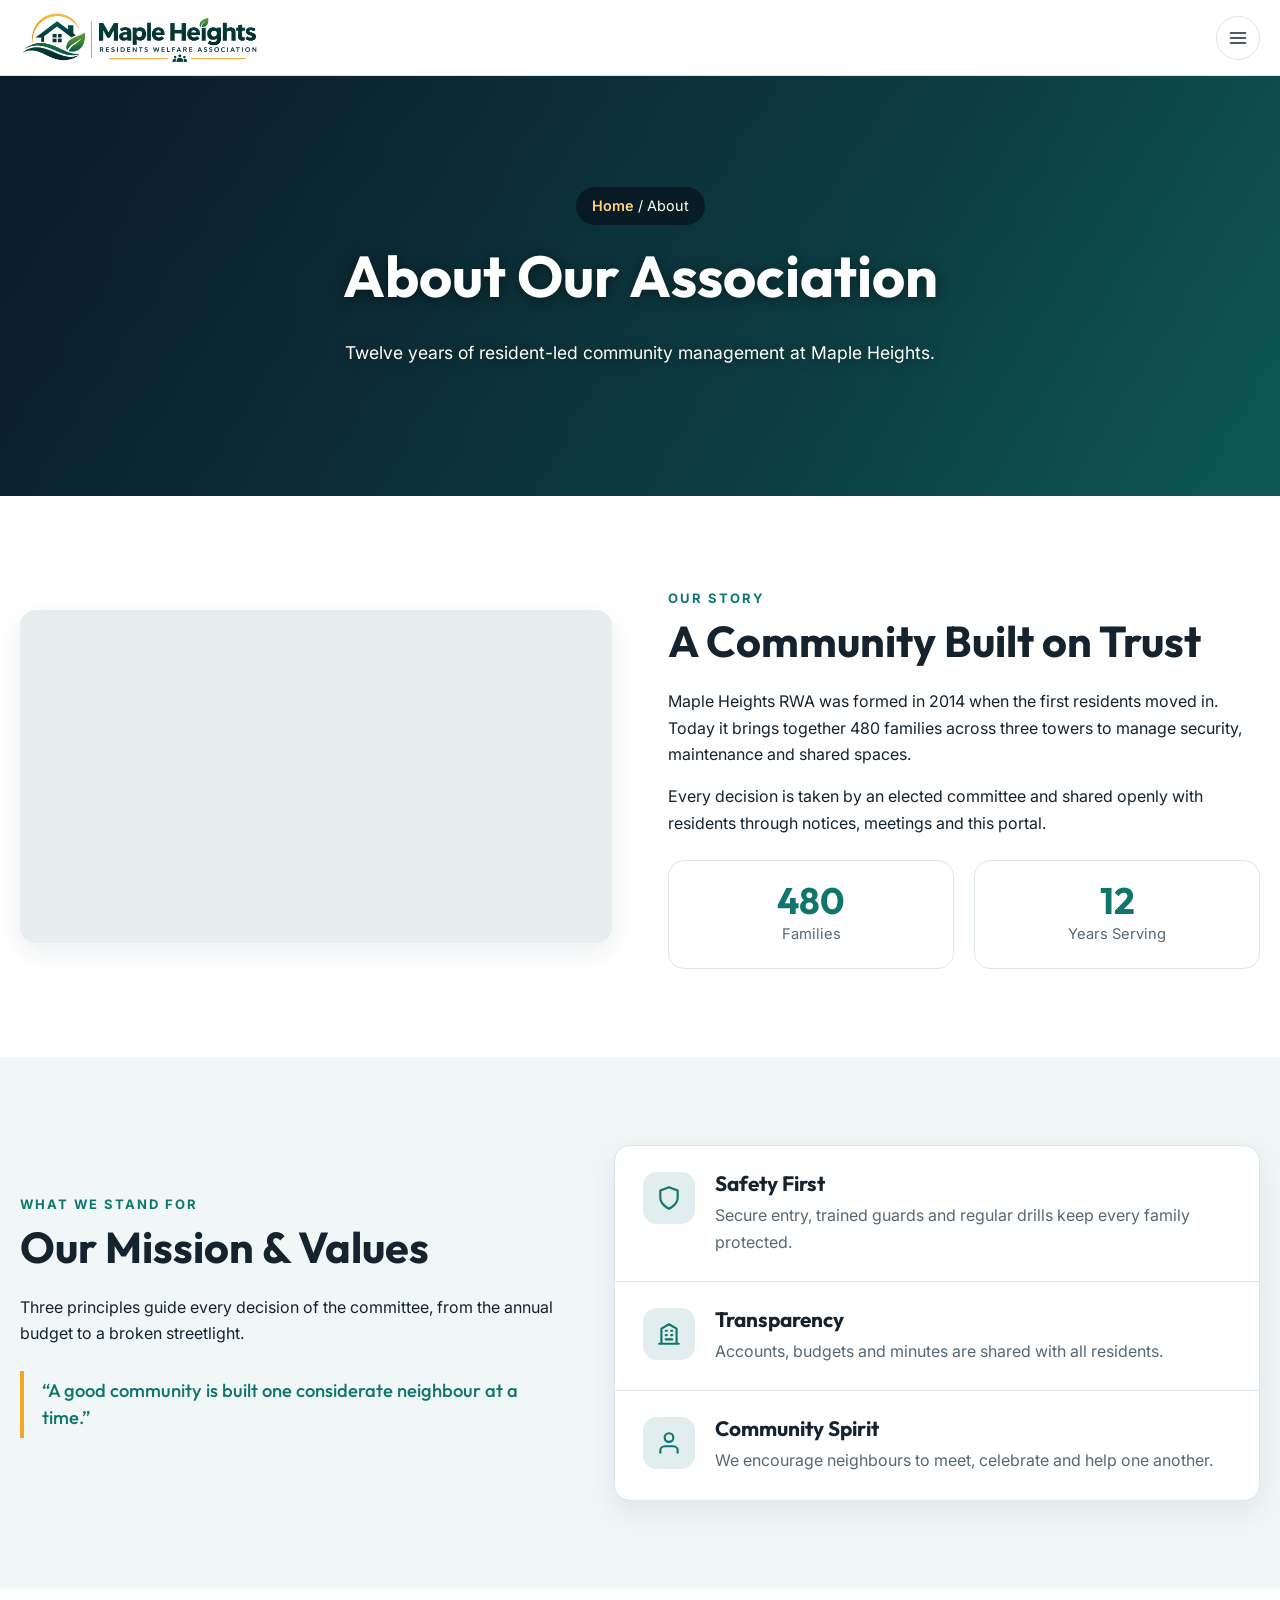
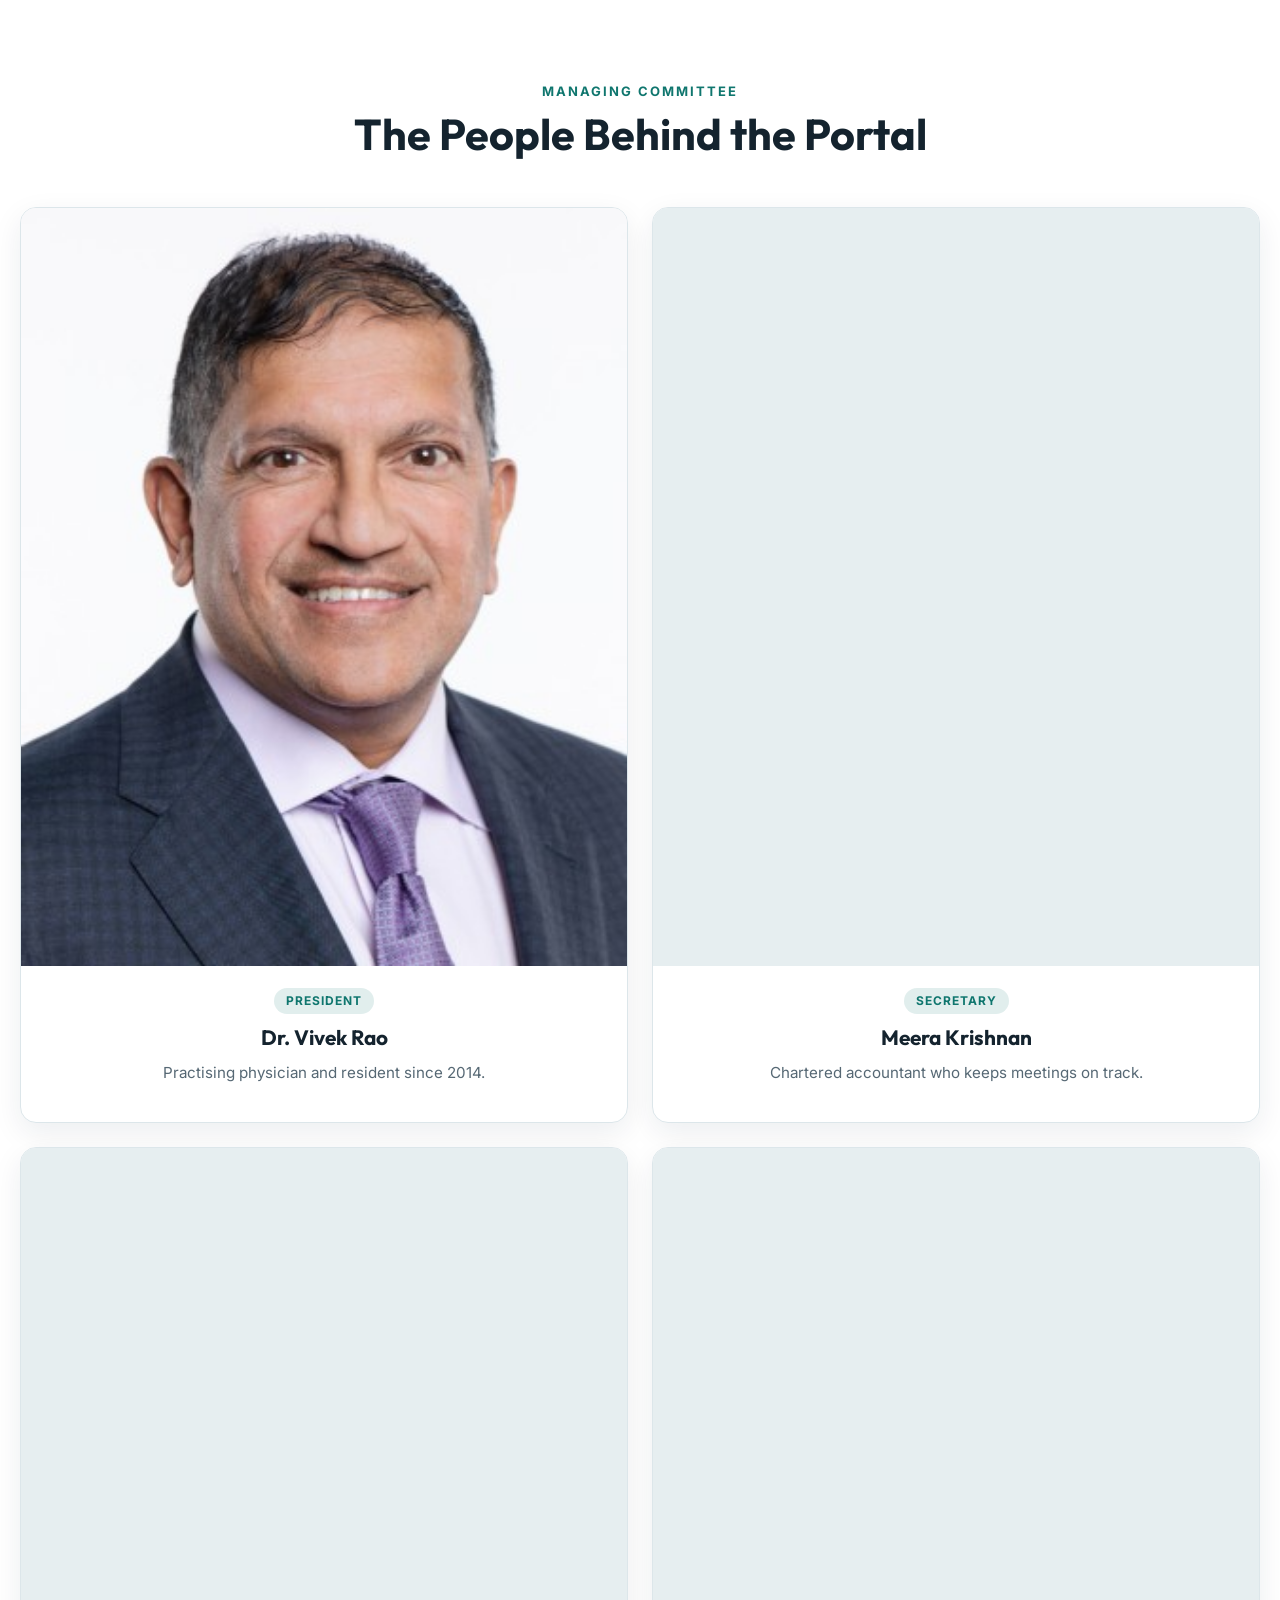
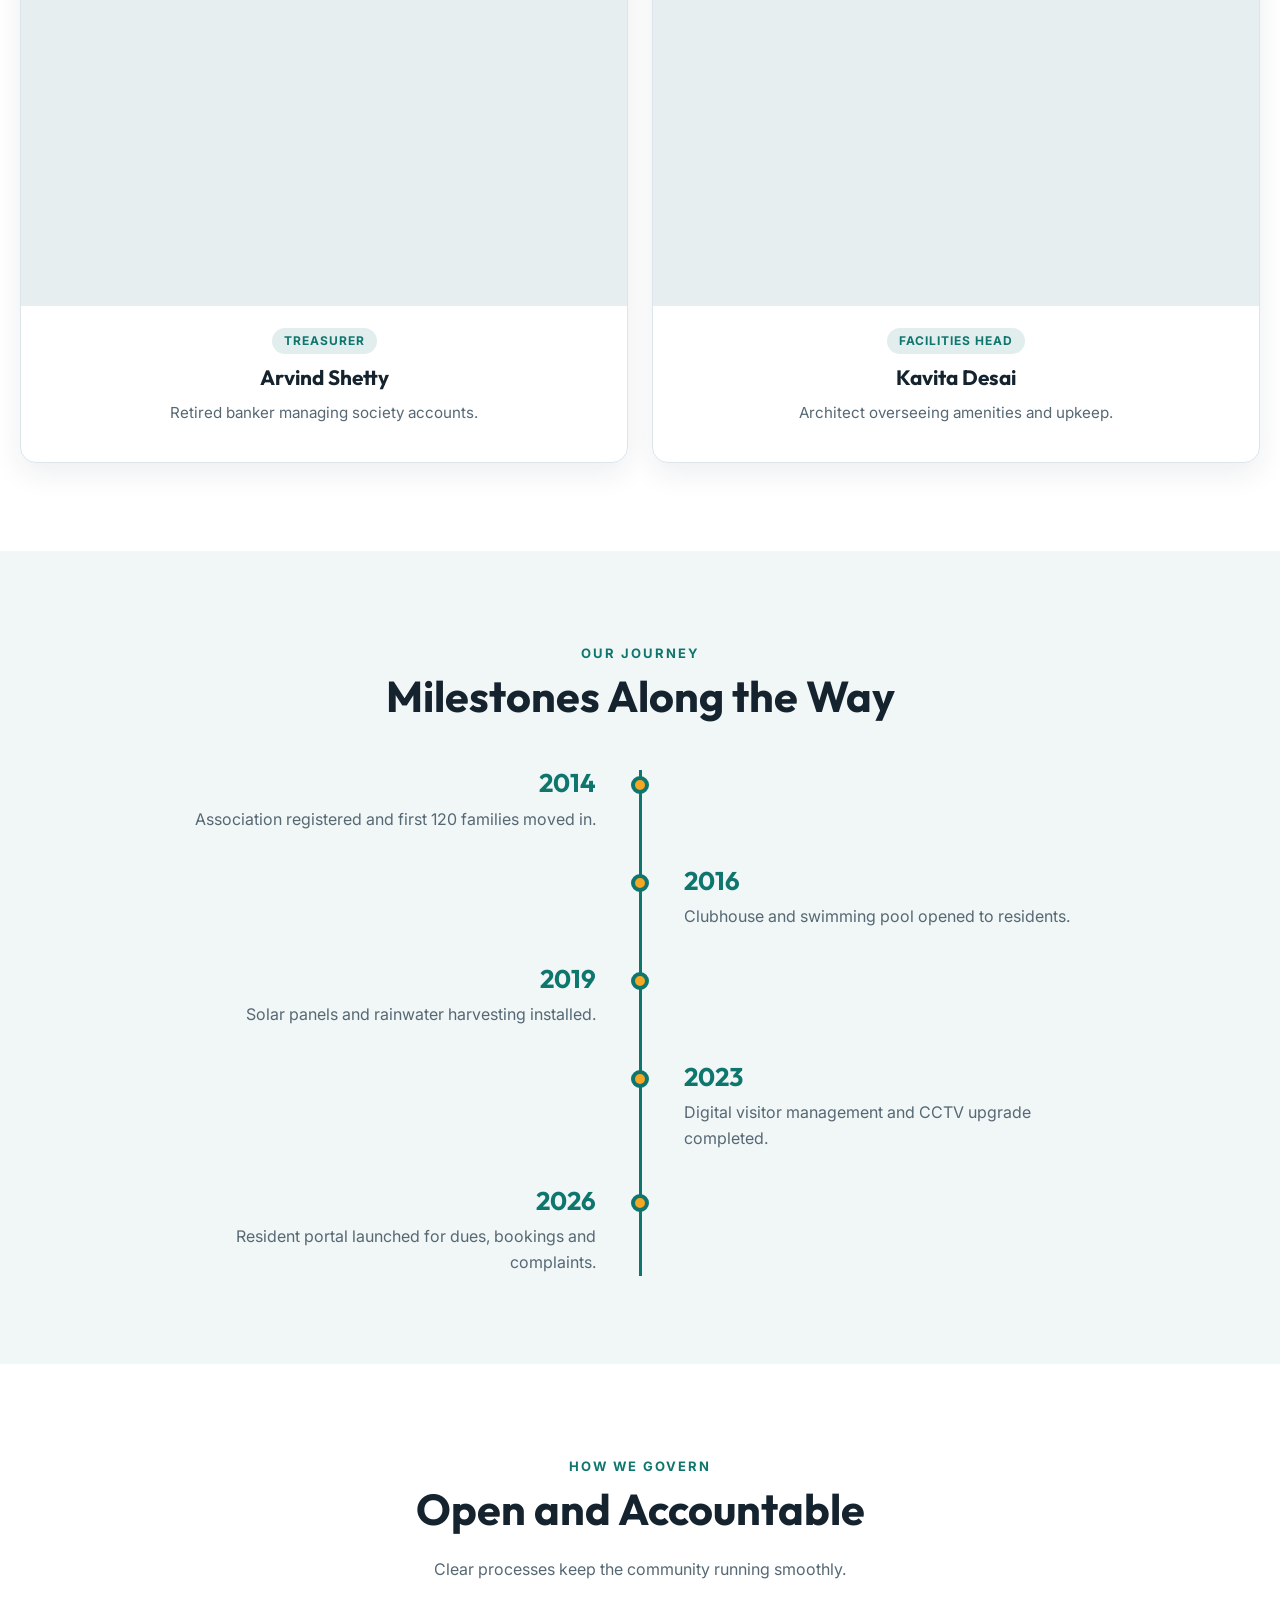
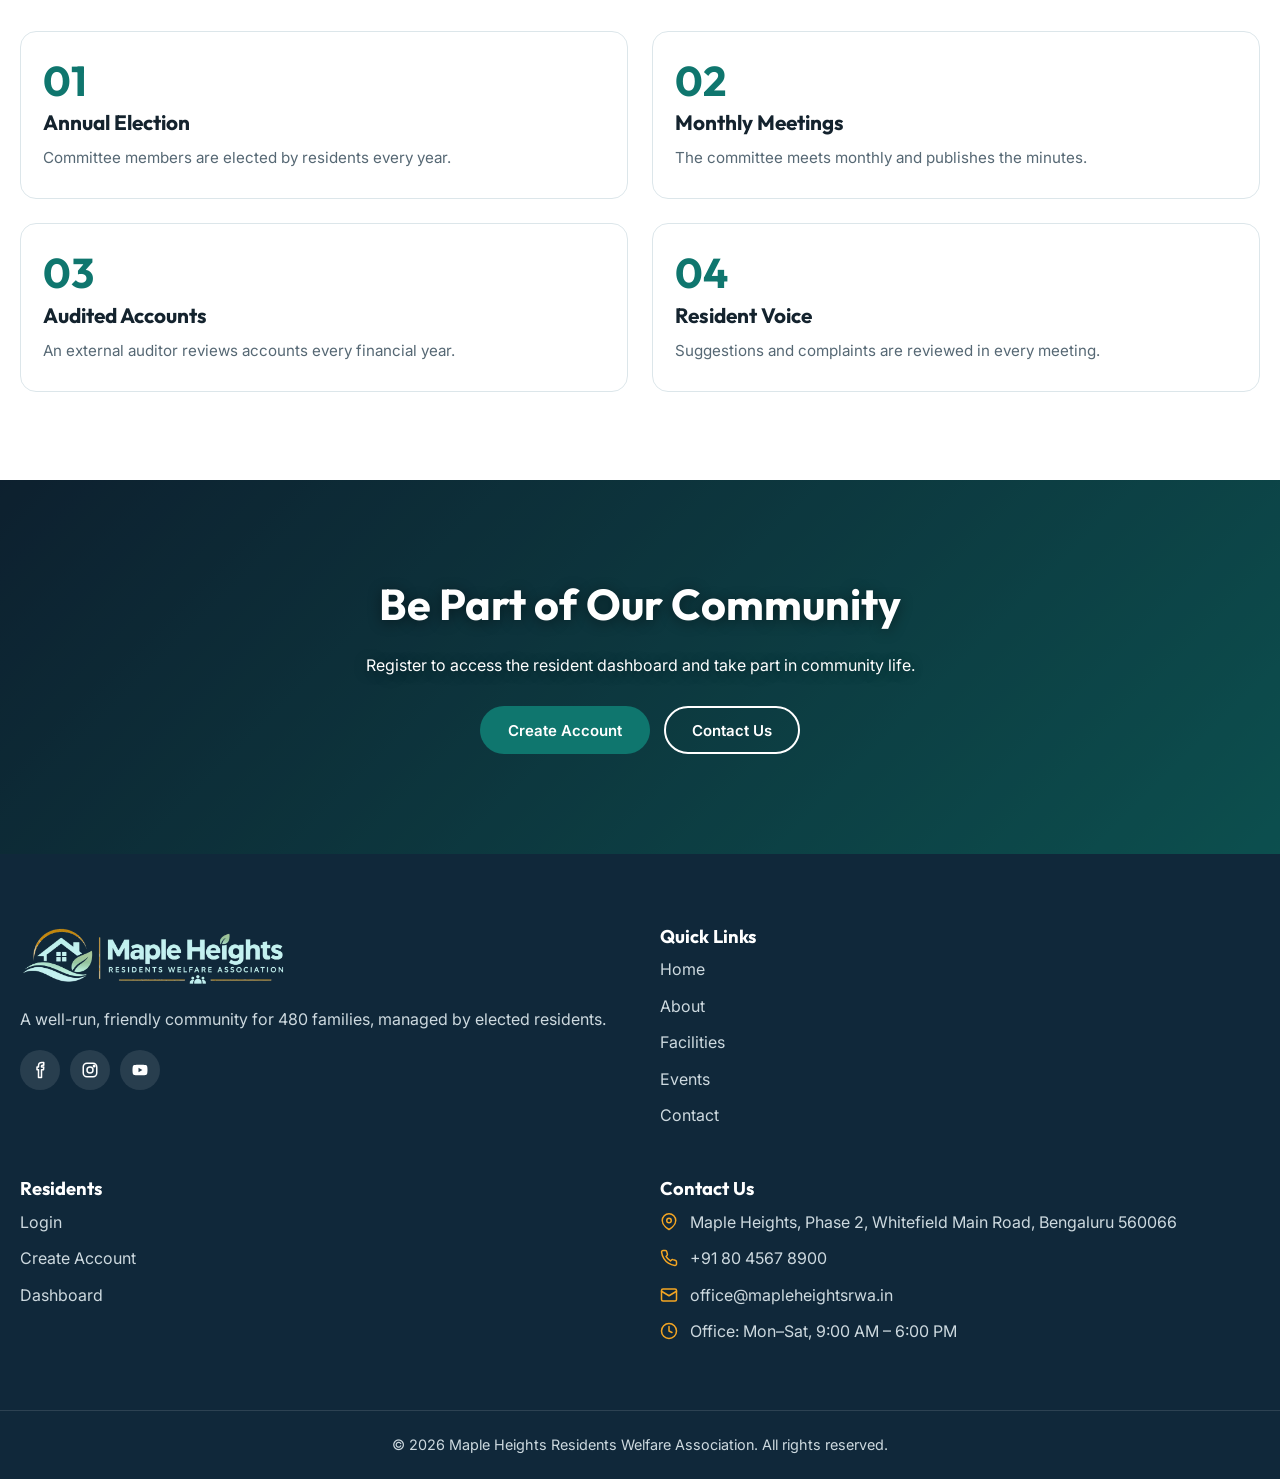
==== about.html @ 6ff2dfaf "first commit" ====
<!DOCTYPE html>
<html lang="en" data-theme="light" dir="ltr">
<head>
<meta charset="UTF-8">
<meta name="viewport" content="width=device-width,initial-scale=1">
<title>About | Maple Heights RWA</title>
<meta name="description" content="Learn about the Maple Heights Residents Welfare Association, its committee, values and journey.">
<link rel="icon" href="favicon.ico" sizes="any">
<link rel="icon" type="image/png" sizes="32x32" href="assets/images/favicon-32.png">
<link rel="icon" type="image/png" sizes="256x256" href="assets/images/favicon-256.png">
<link rel="apple-touch-icon" href="assets/images/apple-touch-icon.png">
<meta name="theme-color" content="#0f766e">
<link rel="preconnect" href="https://fonts.googleapis.com">
<link rel="preconnect" href="https://fonts.gstatic.com" crossorigin>
<link href="https://fonts.googleapis.com/css2?family=Outfit:wght@500;600;700&family=Inter:wght@400;500;600&display=swap" rel="stylesheet">
<link rel="stylesheet" href="assets/css/style.css">

<link rel="stylesheet" href="assets/css/responsive.css">
<link rel="stylesheet" href="assets/css/animations.css">
<script src="assets/js/main.js"></script>
</head>
<body>
<header class="site-header">
  <div class="container nav-inner">
    <a href="index.html" class="brand" aria-label="Maple Heights RWA home"><img class="brand-logo" src="assets/images/logo.png" alt="Maple Heights Residents Welfare Association" width="900" height="203"></a>
    <button class="icon-btn menu-toggle" aria-label="Open menu" aria-expanded="false"><svg class="icon-open" viewBox="0 0 24 24" fill="none" stroke="currentColor" stroke-width="2" stroke-linecap="round"><path d="M3 6h18M3 12h18M3 18h18"/></svg><svg class="icon-close" viewBox="0 0 24 24" fill="none" stroke="currentColor" stroke-width="2" stroke-linecap="round"><path d="M6 6l12 12M18 6 6 18"/></svg></button>
    <nav class="main-nav" aria-label="Main">
      <ul class="nav-links">
        <li class="has-dd"><button class="nav-link dd-toggle" aria-expanded="false">Home <svg width="12" height="12" viewBox="0 0 12 12" fill="none" stroke="currentColor" stroke-width="2"><path d="m2 4 4 4 4-4"/></svg></button>
          <div class="dd-menu"><a href="index.html">Home 1</a><a href="home-2.html">Home 2</a></div></li>
        <li><a class="nav-link active" href="about.html">About</a></li><li><a class="nav-link" href="facilities.html">Facilities</a></li><li><a class="nav-link" href="events.html">Events</a></li><li><a class="nav-link" href="contact.html">Contact</a></li><li><a class="nav-link" href="dashboard.html">Dashboard</a></li>
      </ul>
      <div class="nav-actions"><div class="nav-tools"><button class="icon-btn" data-theme-toggle aria-label="Toggle light or dark mode"><svg class="icon-moon" viewBox="0 0 24 24" fill="none" stroke="currentColor" stroke-width="2" stroke-linecap="round" stroke-linejoin="round" aria-hidden="true"><path d="M21 12.8A9 9 0 1 1 11.2 3a7 7 0 0 0 9.8 9.8z"/></svg><svg class="icon-sun" viewBox="0 0 24 24" fill="none" stroke="currentColor" stroke-width="2" stroke-linecap="round" stroke-linejoin="round" aria-hidden="true"><circle cx="12" cy="12" r="4"/><path d="M12 2v2M12 20v2M4.9 4.9l1.4 1.4M17.7 17.7l1.4 1.4M2 12h2M20 12h2M4.9 19.1l1.4-1.4M17.7 6.3l1.4-1.4"/></svg></button><button class="icon-btn" data-dir-toggle aria-label="Toggle left-to-right or right-to-left">RTL</button></div><a href="login.html" class="btn btn-outline btn-nav">Login</a><a href="facilities.html#clubhouse" class="btn btn-primary btn-nav">Book Clubhouse</a></div>
    </nav>
  </div>
</header>
<main>
<section class="page-hero" style="--hero-img:url('assets/images/pexels-21631295.jpg')">
  <div class="container"><div class="crumbs"><a href="index.html">Home</a> / About</div><h1>About Our Association</h1><p>Twelve years of resident-led community management at Maple Heights.</p></div>
</section>

<!-- 2. STORY -->
<section class="section">
  <div class="container split">
    <div class="media wide" role="img" aria-label="Maple Heights residential towers" style="--img:url('assets/images/pexels-11331661.jpg')"></div>
    <div>
      <span class="eyebrow">Our Story</span><h2>A Community Built on Trust</h2>
      <p>Maple Heights RWA was formed in 2014 when the first residents moved in. Today it brings together 480 families across three towers to manage security, maintenance and shared spaces.</p>
      <p>Every decision is taken by an elected committee and shared openly with residents through notices, meetings and this portal.</p>
      <div class="stat-row" style="grid-template-columns:repeat(2,minmax(0,1fr));margin-top:24px"><div class="stat"><strong>480</strong><span>Families</span></div><div class="stat"><strong>12</strong><span>Years Serving</span></div></div>
    </div>
  </div>
</section>

<!-- 3. VALUES -->
<section class="section section-alt">
  <div class="container values-split">
    <div>
      <span class="eyebrow">What We Stand For</span><h2>Our Mission &amp; Values</h2>
      <p>Three principles guide every decision of the committee, from the annual budget to a broken streetlight.</p>
      <p class="pull">&ldquo;A good community is built one considerate neighbour at a time.&rdquo;</p>
    </div>
    <div class="vrows">
      <div class="vrow"><div class="ico"><svg viewBox="0 0 24 24" fill="none" stroke="currentColor" stroke-width="2" stroke-linecap="round" stroke-linejoin="round" aria-hidden="true"><path d="M12 22s8-4 8-10V5l-8-3-8 3v7c0 6 8 10 8 10z"/></svg></div><div><h3>Safety First</h3><p>Secure entry, trained guards and regular drills keep every family protected.</p></div></div>
      <div class="vrow"><div class="ico"><svg viewBox="0 0 24 24" fill="none" stroke="currentColor" stroke-width="2" stroke-linecap="round" stroke-linejoin="round" aria-hidden="true"><path d="M3 21h18M5 21V7l7-4 7 4v14M9 9h1M14 9h1M9 13h1M14 13h1M9 17h6"/></svg></div><div><h3>Transparency</h3><p>Accounts, budgets and minutes are shared with all residents.</p></div></div>
      <div class="vrow"><div class="ico"><svg viewBox="0 0 24 24" fill="none" stroke="currentColor" stroke-width="2" stroke-linecap="round" stroke-linejoin="round" aria-hidden="true"><path d="M20 21v-2a4 4 0 0 0-4-4H8a4 4 0 0 0-4 4v2"/><circle cx="12" cy="7" r="4"/></svg></div><div><h3>Community Spirit</h3><p>We encourage neighbours to meet, celebrate and help one another.</p></div></div>
    </div>
  </div>
</section>

<!-- 4. COMMITTEE -->
<section class="section">
  <div class="container">
    <div class="section-head"><span class="eyebrow">Managing Committee</span><h2>The People Behind the Portal</h2></div>
    <div class="grid grid-4">
      <article class="card person"><div class="media tall" role="img" aria-label="Dr. Vivek Rao" style="--img:url('../images/president.jpg')"></div><div class="card-body"><span class="tag">President</span><h3>Dr. Vivek Rao</h3><p>Practising physician and resident since 2014.</p></div></article>
      <article class="card person"><div class="media tall" role="img" aria-label="Meera Krishnan" style="--img:url('assets/images/pexels-13801483.jpg')"></div><div class="card-body"><span class="tag">Secretary</span><h3>Meera Krishnan</h3><p>Chartered accountant who keeps meetings on track.</p></div></article>
      <article class="card person"><div class="media tall" role="img" aria-label="Arvind Shetty" style="--img:url('assets/images/pexels-4307884.jpg')"></div><div class="card-body"><span class="tag">Treasurer</span><h3>Arvind Shetty</h3><p>Retired banker managing society accounts.</p></div></article>
      <article class="card person"><div class="media tall" role="img" aria-label="Kavita Desai" style="--img:url('assets/images/pexels-15602468.jpg')"></div><div class="card-body"><span class="tag">Facilities Head</span><h3>Kavita Desai</h3><p>Architect overseeing amenities and upkeep.</p></div></article>
    </div>
  </div>
</section>

<!-- 5. TIMELINE -->
<section class="section section-alt">
  <div class="container">
    <div class="section-head"><span class="eyebrow">Our Journey</span><h2>Milestones Along the Way</h2></div>
    <ul class="timeline">
      <li><strong>2014</strong><p>Association registered and first 120 families moved in.</p></li>
      <li><strong>2016</strong><p>Clubhouse and swimming pool opened to residents.</p></li>
      <li><strong>2019</strong><p>Solar panels and rainwater harvesting installed.</p></li>
      <li><strong>2023</strong><p>Digital visitor management and CCTV upgrade completed.</p></li>
      <li><strong>2026</strong><p>Resident portal launched for dues, bookings and complaints.</p></li>
    </ul>
  </div>
</section>

<!-- 6. GOVERNANCE -->
<section class="section">
  <div class="container">
    <div class="section-head"><span class="eyebrow">How We Govern</span><h2>Open and Accountable</h2><p>Clear processes keep the community running smoothly.</p></div>
    <div class="steps">
      <div class="step"><h3>Annual Election</h3><p>Committee members are elected by residents every year.</p></div>
      <div class="step"><h3>Monthly Meetings</h3><p>The committee meets monthly and publishes the minutes.</p></div>
      <div class="step"><h3>Audited Accounts</h3><p>An external auditor reviews accounts every financial year.</p></div>
      <div class="step"><h3>Resident Voice</h3><p>Suggestions and complaints are reviewed in every meeting.</p></div>
    </div>
  </div>
</section>

<!-- 7. CTA -->
<section class="cta" style="--hero-img:url('assets/images/pexels-8962331.jpg')">
  <div class="container"><h2>Be Part of Our Community</h2><p>Register to access the resident dashboard and take part in community life.</p><div class="hero-actions"><a href="create-account.html" class="btn btn-primary">Create Account</a><a href="contact.html" class="btn btn-ghost">Contact Us</a></div></div>
</section>
</main>

<footer class="site-footer">
  <div class="container footer-grid">
    <div><a href="index.html" class="brand" aria-label="Maple Heights RWA home"><img class="brand-logo" src="assets/images/logo-dark.png" alt="Maple Heights Residents Welfare Association" width="900" height="203"></a><p>A well-run, friendly community for 480 families, managed by elected residents.</p>
      <div class="footer-social"><a href="contact.html" aria-label="Facebook"><svg viewBox="0 0 24 24" fill="none" stroke="currentColor" stroke-width="2" stroke-linecap="round" stroke-linejoin="round" aria-hidden="true"><path d="M14 8V6.5c0-.7.2-1 1.1-1H17V2h-2.6C11.5 2 10 3.7 10 6.2V8H8v3.5h2V22h4V11.5h2.7L17 8z"/></svg></a><a href="contact.html" aria-label="Instagram"><svg viewBox="0 0 24 24" fill="none" stroke="currentColor" stroke-width="2" stroke-linecap="round" stroke-linejoin="round" aria-hidden="true"><rect x="3" y="3" width="18" height="18" rx="5"/><circle cx="12" cy="12" r="4"/><circle cx="17.5" cy="6.5" r="1" fill="currentColor"/></svg></a><a href="contact.html" aria-label="YouTube"><svg viewBox="0 0 24 24" fill="none" stroke="currentColor" stroke-width="2" stroke-linecap="round" stroke-linejoin="round" aria-hidden="true"><path d="M21.6 7.2a2.5 2.5 0 0 0-1.8-1.8C18.2 5 12 5 12 5s-6.2 0-7.8.4A2.5 2.5 0 0 0 2.4 7.2C2 8.8 2 12 2 12s0 3.2.4 4.8a2.5 2.5 0 0 0 1.8 1.8C5.8 19 12 19 12 19s6.2 0 7.8-.4a2.5 2.5 0 0 0 1.8-1.8c.4-1.6.4-4.8.4-4.8s0-3.2-.4-4.8zM10 15V9l5.2 3z" fill="currentColor" stroke="none"/></svg></a></div></div>
    <div><h4>Quick Links</h4><ul><li><a href="index.html">Home</a></li><li><a href="about.html">About</a></li><li><a href="facilities.html">Facilities</a></li><li><a href="events.html">Events</a></li><li><a href="contact.html">Contact</a></li></ul></div>
    <div><h4>Residents</h4><ul><li><a href="login.html">Login</a></li><li><a href="create-account.html">Create Account</a></li><li><a href="dashboard.html">Dashboard</a></li></ul></div>
    <div><h4>Contact Us</h4><ul class="footer-contact"><li><svg viewBox="0 0 24 24" fill="none" stroke="currentColor" stroke-width="2" stroke-linecap="round" stroke-linejoin="round" aria-hidden="true"><path d="M21 10c0 7-9 12-9 12S3 17 3 10a9 9 0 0 1 18 0z"/><circle cx="12" cy="10" r="3"/></svg><span>Maple Heights, Phase 2, Whitefield Main Road, Bengaluru 560066</span></li><li><svg viewBox="0 0 24 24" fill="none" stroke="currentColor" stroke-width="2" stroke-linecap="round" stroke-linejoin="round" aria-hidden="true"><path d="M22 16.9v3a2 2 0 0 1-2.2 2 19.8 19.8 0 0 1-8.6-3.1 19.5 19.5 0 0 1-6-6A19.8 19.8 0 0 1 2.1 4.2 2 2 0 0 1 4.1 2h3a2 2 0 0 1 2 1.7c.1 1 .4 1.9.7 2.8a2 2 0 0 1-.5 2.1L8 9.9a16 16 0 0 0 6 6l1.3-1.3a2 2 0 0 1 2.1-.4c.9.3 1.8.6 2.8.7a2 2 0 0 1 1.7 2z"/></svg><a href="tel:+918045678900">+91 80 4567 8900</a></li><li><svg viewBox="0 0 24 24" fill="none" stroke="currentColor" stroke-width="2" stroke-linecap="round" stroke-linejoin="round" aria-hidden="true"><rect x="2" y="4" width="20" height="16" rx="2"/><path d="m22 7-10 6L2 7"/></svg><a href="mailto:office@mapleheightsrwa.in">office@mapleheightsrwa.in</a></li><li><svg viewBox="0 0 24 24" fill="none" stroke="currentColor" stroke-width="2" stroke-linecap="round" stroke-linejoin="round" aria-hidden="true"><circle cx="12" cy="12" r="10"/><path d="M12 6v6l4 2"/></svg><span>Office: Mon–Sat, 9:00 AM – 6:00 PM</span></li></ul></div>
  </div>
  <div class="container footer-bottom">&copy; <span id="year">2026</span> Maple Heights Residents Welfare Association. All rights reserved.</div>
</footer>
<button class="back-top" aria-label="Back to top"><svg viewBox="0 0 24 24" fill="none" stroke="currentColor" stroke-width="2" stroke-linecap="round" stroke-linejoin="round" aria-hidden="true"><path d="m6 15 6-6 6 6"/></svg></button>
</body>
</html>
---- assets/css/style.css ----
/* ===== Maple Heights RWA — design system ===== */
:root{
  --brand:#0f766e;--brand-dark:#0b5d57;--brand-ink:#0f766e;--accent:#f5a623;--navy:#10283a;
  --bg:#ffffff;--bg-alt:#f1f6f7;--card:#ffffff;--text:#14232e;--muted:#566874;
  --border:#dce6ea;--shadow:0 10px 30px rgba(16,40,58,.08);--slot:#e6eef0;
  --radius:16px;--container:1320px;--nav-h:76px;--page-hero-h:420px;
  --font-head:'Outfit',system-ui,sans-serif;--font-body:'Inter',system-ui,sans-serif;
}
[data-theme="dark"]{
  --brand-ink:#4fd1c5;--bg:#0c1a24;--bg-alt:#10212d;--card:#142a38;--text:#eaf2f5;--muted:#a3b6c0;
  --border:#243d4d;--shadow:0 10px 30px rgba(0,0,0,.35);--slot:#1b3444;
}
*,*::before,*::after{box-sizing:border-box}
html{scroll-behavior:smooth;overflow-x:hidden}
body{margin:0;font-family:var(--font-body);font-size:16px;line-height:1.65;color:var(--text);background:var(--bg);overflow-wrap:break-word}
a{color:inherit;text-decoration:none}
h1,h2,h3,h4{font-family:var(--font-head);font-weight:700;line-height:1.15;margin:0 0 .5em}
h1{font-size:clamp(2.3rem,5.6vw,4.2rem)}
h2{font-size:clamp(1.9rem,3.6vw,2.7rem)}
h3{font-size:1.3rem}
p{margin:0 0 1em}
ul{margin:0;padding:0;list-style:none}
.container{width:100%;max-width:var(--container);margin-inline:auto;padding-inline:20px}

/* Blank image slots: add a file named in the markup and it appears */
.media{position:relative;width:100%;aspect-ratio:4/3;background:var(--img) center/cover no-repeat,var(--slot);border-radius:var(--radius);overflow:hidden}
.media.tall{aspect-ratio:4/5}
.media.wide{aspect-ratio:16/9}
.card>.media{border-radius:0}

/* Buttons */
.btn{display:inline-flex;align-items:center;justify-content:center;gap:8px;height:48px;padding:0 26px;border-radius:999px;border:2px solid transparent;font:600 15px/1 var(--font-body);cursor:pointer;white-space:nowrap;transition:.2s}
.btn-primary{background:var(--brand);color:#fff}
.btn-primary:hover{background:var(--brand-dark)}
.btn-outline{border-color:var(--brand);color:var(--brand-ink);background:transparent}
.btn-outline:hover{background:var(--brand);color:#fff}
.btn-light{background:#fff;color:var(--navy)}
.btn-light:hover{background:var(--accent)}
.btn-ghost{border-color:#fff;color:#fff}
.btn-ghost:hover{background:#fff;color:var(--navy)}
.btn-nav{height:44px;padding:0 22px;font-size:15px;min-width:104px}
.btn-row{display:flex;flex-wrap:wrap;gap:14px}

/* Header */
.site-header{position:sticky;top:0;z-index:100;background:var(--bg);border-bottom:1px solid var(--border);height:var(--nav-h)}
.nav-inner{height:100%;display:flex;align-items:center;justify-content:space-between;gap:16px}
.brand{display:flex;align-items:center;gap:10px;font:700 1.45rem/1 var(--font-head);flex-shrink:0}
.brand-mark{width:42px;height:42px;border-radius:12px;background:var(--brand);color:#fff;display:grid;place-items:center;flex-shrink:0}
.brand-mark svg{width:24px;height:24px}
.brand small{display:block;font:600 .6rem/1.2 var(--font-body);letter-spacing:1.4px;color:var(--muted);margin-top:4px;text-transform:uppercase}
.brand-logo{display:block;height:54px;width:auto;max-width:100%;object-fit:contain;transition:transform .3s ease}
.brand:hover .brand-logo{transform:scale(1.03)}
[data-theme="dark"] .brand-logo{content:url("../images/logo-dark.png")}
.site-footer .brand-logo{height:60px;margin-bottom:4px}
.main-nav{display:flex;align-items:center;gap:20px}
.nav-links{display:flex;align-items:center;gap:6px}
.nav-link{display:inline-flex;align-items:center;gap:6px;padding:10px 12px;border-radius:10px;font:600 15px/1 var(--font-body);color:var(--text);background:none;border:0;cursor:pointer;position:relative;white-space:nowrap}
.nav-link:hover,.nav-link.active{color:var(--brand-ink)}
.nav-link.active::after{content:"";position:absolute;inset-inline:12px;bottom:2px;height:3px;border-radius:3px;background:var(--brand)}
.has-dd{position:relative}
.dd-menu{display:none;position:absolute;top:100%;inset-inline-start:0;min-width:170px;background:var(--card);border:1px solid var(--border);border-radius:12px;box-shadow:var(--shadow);padding:6px;z-index:10}
.has-dd.open .dd-menu{display:block}
.dd-menu a{display:block;padding:10px 14px;border-radius:8px;font-weight:500;font-size:15px}
.dd-menu a:hover,.dd-menu a.active{background:var(--bg-alt);color:var(--brand-ink)}
.nav-actions{display:flex;align-items:center;gap:10px}
.nav-tools{display:flex;gap:8px}
.icon-btn{width:44px;height:44px;border-radius:50%;border:1px solid var(--border);background:var(--card);color:var(--text);display:grid;place-items:center;cursor:pointer;font:700 11px/1 var(--font-body)}
.icon-btn:hover{border-color:var(--brand);color:var(--brand-ink)}
.icon-btn svg{width:20px;height:20px}
.menu-toggle{display:none}
[data-theme="dark"] .icon-sun,[data-theme="light"] .icon-moon{display:none}

/* Sections */
.section{padding:88px 0}
.section-alt{background:var(--bg-alt)}
.section-head{text-align:center;max-width:680px;margin:0 auto 48px}
.eyebrow{display:inline-block;font:700 13px/1 var(--font-body);letter-spacing:2px;text-transform:uppercase;color:var(--brand-ink);margin-bottom:12px}
.section-head p{color:var(--muted)}

/* Heroes (blank-image safe: gradient shows until a photo is added) */
.hero,.page-hero,.cta{position:relative;color:#fff;background:var(--hero-img) center/cover no-repeat,linear-gradient(135deg,#10283a 0%,#0f766e 100%)}
.hero::before,.page-hero::before,.cta::before{content:"";position:absolute;inset:0;background:linear-gradient(90deg,rgba(8,20,30,.62) 0%,rgba(8,20,30,.42) 60%,rgba(8,20,30,.3) 100%)}
.hero>.container,.page-hero>.container,.cta>.container{position:relative}
.hero{display:flex;align-items:center}
.hero-home{min-height:calc(100vh - var(--nav-h));min-height:calc(100svh - var(--nav-h));padding:80px 0}
.hero h1,.hero p,.page-hero h1,.page-hero p,.cta h2,.cta p{text-shadow:0 2px 14px rgba(0,0,0,.45)}
.hero h1 span{color:var(--accent)}
.hero-copy{max-width:640px}
.hero-copy p{font-size:1.15rem;max-width:540px}
.hero-actions{display:flex;flex-wrap:wrap;gap:14px;margin:28px 0 40px}
.hero-stats{display:flex;flex-wrap:wrap;gap:36px}
.hero-stats strong{display:block;font:700 2.2rem/1 var(--font-head);color:var(--accent)}
.hero-stats span{font-size:.9rem}
.hero-split{display:grid;grid-template-columns:minmax(0,1.2fr) minmax(0,.8fr);gap:48px;align-items:center}
.hero-panel{background:var(--card);color:var(--text);border-radius:var(--radius);padding:28px;box-shadow:0 20px 50px rgba(0,0,0,.28);text-shadow:none}
.hero-panel h3{margin-bottom:6px}
.hero-panel p{color:var(--muted);font-size:.95rem;text-shadow:none;max-width:none}
.hero-panel .amount{font:700 2.6rem/1 var(--font-head);color:var(--brand-ink);margin:8px 0 16px}
.hero-panel ul{display:grid;gap:12px;margin:16px 0 20px}
.hero-panel li{display:flex;gap:10px;font-size:.93rem;align-items:flex-start}
.hero-panel li i{flex-shrink:0;width:9px;height:9px;border-radius:50%;background:var(--accent);margin-top:8px}

/* Inner page hero: centered text, readable breadcrumbs */
.page-hero{display:flex;align-items:center;justify-content:center;text-align:center;min-height:var(--page-hero-h)}
.page-hero h1{font-size:clamp(2.2rem,5vw,3.6rem)}
.page-hero p{max-width:620px;margin-inline:auto;font-size:1.1rem}
.crumbs{display:inline-block;margin-bottom:18px;padding:7px 16px;border-radius:999px;background:rgba(8,20,30,.72);color:#fff;font-size:.9rem;text-shadow:none}
.crumbs a{color:#ffd27a;font-weight:600}

/* Layout helpers */
.split{display:grid;grid-template-columns:minmax(0,1fr) minmax(0,1fr);gap:56px;align-items:center}
.split>*{min-width:0}
.split .media{box-shadow:var(--shadow)}
.grid{display:grid;gap:24px}
.grid>*{min-width:0}
.grid-4{grid-template-columns:repeat(4,minmax(0,1fr))}
.grid-3{grid-template-columns:repeat(3,minmax(0,1fr))}
.stat-row{display:grid;grid-template-columns:repeat(4,minmax(0,1fr));gap:20px;margin-top:48px}
.stat{background:var(--card);border:1px solid var(--border);border-radius:var(--radius);padding:22px;text-align:center}
.stat strong{display:block;font:700 2.3rem/1 var(--font-head);color:var(--brand-ink)}
.stat span{color:var(--muted);font-size:.92rem}
.check-list{display:grid;gap:18px;margin:24px 0 28px}
.check-list li{display:flex;gap:14px;align-items:flex-start}
.tick{flex-shrink:0;width:30px;height:30px;border-radius:50%;background:var(--brand);color:#fff;display:grid;place-items:center;font-size:14px;font-weight:700}
.check-list h4{font-size:1.1rem;margin:0 0 4px}
.check-list p{margin:0;color:var(--muted);font-size:.95rem}

/* Cards */
.card{display:flex;flex-direction:column;background:var(--card);border:1px solid var(--border);border-radius:var(--radius);overflow:hidden;box-shadow:var(--shadow);transition:transform .2s}
.card:hover{transform:translateY(-4px)}
.card-body{display:flex;flex-direction:column;flex:1;padding:22px}
.card-body p{color:var(--muted);font-size:.95rem}
.card-body .btn,.card-body .link-more{margin-top:auto}
.card-body .btn{align-self:flex-start;height:42px;padding:0 20px}
.tag{display:inline-block;align-self:flex-start;background:rgba(15,118,110,.12);color:var(--brand-ink);font:700 12px/1 var(--font-body);letter-spacing:1px;text-transform:uppercase;padding:7px 12px;border-radius:999px;margin-bottom:12px}
.tag.solid{background:var(--accent);color:#10283a}
.meta{display:flex;flex-wrap:wrap;gap:6px 16px;font-size:.85rem;color:var(--muted);margin:0 0 14px}
.link-more{display:inline-flex;align-items:center;gap:6px;font-weight:600;color:var(--brand-ink)}
.link-more:hover{text-decoration:underline}
.badge{position:absolute;top:14px;inset-inline-start:14px;background:#fff;color:#10283a;border-radius:12px;padding:8px 12px;text-align:center;font:700 .8rem/1.1 var(--font-body);box-shadow:0 4px 14px rgba(0,0,0,.18)}
.badge strong{display:block;font:700 1.5rem/1 var(--font-head);color:var(--brand)}

/* Icon service cards */
.ico{width:52px;height:52px;border-radius:14px;background:rgba(15,118,110,.12);color:var(--brand-ink);display:grid;place-items:center;margin-bottom:16px;flex-shrink:0}
.ico svg{width:26px;height:26px}
.svc,.value,.info-card,.panel,.quote{background:var(--card);border:1px solid var(--border);border-radius:var(--radius);padding:28px;box-shadow:var(--shadow)}
.svc{display:flex;flex-direction:column}
.svc p,.value p{color:var(--muted);margin:0 0 16px}
.value p{margin:0}
.svc .link-more{margin-top:auto}

/* Notices */
.notice-layout{display:grid;grid-template-columns:minmax(0,1.7fr) minmax(0,1fr);gap:28px;align-items:start}
.notice-list{display:grid;gap:14px}
.notice{display:grid;grid-template-columns:72px minmax(0,1fr);gap:18px;align-items:center;padding:18px 20px;background:var(--card);border:1px solid var(--border);border-radius:var(--radius);box-shadow:var(--shadow)}
.notice-date{text-align:center;background:var(--bg-alt);border-radius:12px;padding:10px 0}
.notice-date strong{display:block;font:700 1.7rem/1 var(--font-head);color:var(--brand-ink)}
.notice-date span{font:600 .75rem/1.4 var(--font-body);text-transform:uppercase;letter-spacing:1px;color:var(--muted)}
.notice h3{font-size:1.1rem;margin:0 0 4px}
.notice p{margin:0;color:var(--muted);font-size:.92rem}
.pill{display:inline-block;padding:5px 12px;border-radius:999px;font:600 .78rem/1 var(--font-body);background:rgba(15,118,110,.12);color:var(--brand-ink)}
.pill.ok{background:rgba(26,160,90,.14);color:#12803f}
.pill.warn{background:rgba(245,166,35,.2);color:#8a5a00}
.pill.bad{background:rgba(217,58,58,.14);color:#c42f2f}
[data-theme="dark"] .pill.ok{color:#4cd48a}
[data-theme="dark"] .pill.warn{color:var(--accent)}
[data-theme="dark"] .pill.bad{color:#ff8a8a}
.contact-list{display:grid;gap:16px;margin-top:8px}
.contact-list li{display:flex;gap:14px;align-items:center;padding-bottom:16px;border-bottom:1px dashed var(--border)}
.contact-list li:last-child{border:0;padding-bottom:0}
.contact-list .ico{width:44px;height:44px;margin:0}
.contact-list strong{display:block;font-size:.95rem}
.contact-list span{color:var(--muted);font-size:.9rem}

/* Steps, timeline, tables */
.steps{display:grid;grid-template-columns:repeat(4,minmax(0,1fr));gap:24px;counter-reset:s}
.step{background:var(--card);border:1px solid var(--border);border-radius:var(--radius);padding:28px 22px}
.step::before{counter-increment:s;content:"0" counter(s);display:block;font:700 2.6rem/1 var(--font-head);color:var(--brand-ink);margin-bottom:10px}
.step p{margin:0;color:var(--muted);font-size:.95rem}
.timeline{position:relative;max-width:920px;margin:0 auto;display:grid;gap:36px}
.timeline::before{content:"";position:absolute;top:0;bottom:0;inset-inline-start:50%;margin-inline-start:-1.5px;width:3px;background:var(--brand)}
.timeline li{position:relative;width:50%;padding-inline-end:44px;text-align:end}
.timeline li:nth-child(even){margin-inline-start:50%;padding-inline-end:0;padding-inline-start:44px;text-align:start}
.timeline li::before{content:"";position:absolute;top:6px;inset-inline-end:-9px;width:18px;height:18px;border-radius:50%;background:var(--accent);border:4px solid var(--brand)}
.timeline li:nth-child(even)::before{inset-inline-end:auto;inset-inline-start:-9px}
.timeline strong{font:700 1.6rem/1 var(--font-head);color:var(--brand-ink)}
.timeline p{margin:6px 0 0;color:var(--muted)}
.table-wrap{overflow-x:auto;border:1px solid var(--border);border-radius:var(--radius);background:var(--card);box-shadow:var(--shadow)}
.data-table{width:100%;border-collapse:collapse;min-width:640px}
.data-table th,.data-table td{padding:16px 20px;text-align:start;border-bottom:1px solid var(--border)}
.data-table th{font:600 .8rem/1 var(--font-body);letter-spacing:1px;text-transform:uppercase;background:var(--bg-alt);color:var(--muted)}
.data-table tr:last-child td{border-bottom:0}

/* Mosaic: 6 slots, rows always full (wide,1 | 1,wide | wide,1) */
.mosaic{display:grid;grid-template-columns:repeat(3,minmax(0,1fr));grid-auto-rows:230px;gap:16px}
.mosaic .media{height:100%;aspect-ratio:auto}
.mosaic .w{grid-column:span 2}
.mosaic .label{position:absolute;inset-inline-start:14px;bottom:14px;background:rgba(8,20,30,.78);color:#fff;padding:7px 14px;border-radius:999px;font:600 .85rem/1 var(--font-body)}

/* Feature (big + 2 side cards) */
.feature{display:grid;grid-template-columns:minmax(0,1.3fr) minmax(0,1fr);gap:24px}
.feature .big{position:relative;border-radius:var(--radius);overflow:hidden;min-height:460px;color:#fff;display:flex;align-items:flex-end;background:var(--img) center/cover no-repeat,linear-gradient(160deg,#10283a,#0f766e)}
.feature .big::before{content:"";position:absolute;inset:0;background:linear-gradient(0deg,rgba(8,20,30,.78),rgba(8,20,30,0) 65%)}
.feature .big div{position:relative;padding:28px}
.feature .big p{margin:0;max-width:520px}
.feature .side{display:grid;gap:24px;grid-template-rows:1fr 1fr}
.feature .side .card{flex-direction:row}
.feature .side .media{width:40%;aspect-ratio:auto;flex-shrink:0;height:auto}
.feature .side .card-body{justify-content:center}
.feature .side .card-body p{margin-bottom:12px}

/* Quote / committee */
.quote{display:flex;flex-direction:column}
.quote p{font-size:1.02rem;margin-bottom:20px}
.quote footer{margin-top:auto;display:flex;align-items:center;gap:12px}
.quote small{display:block;color:var(--muted)}
.avatar{width:44px;height:44px;border-radius:50%;background:var(--brand);color:#fff;display:grid;place-items:center;font:700 1rem/1 var(--font-head);flex-shrink:0}
.person .card-body{text-align:center;align-items:center}
.person .tag{align-self:center}

/* Quick tiles (Home 2) */
.qtiles{display:grid;grid-template-columns:repeat(3,minmax(0,1fr));gap:24px}
.qtile{display:flex;flex-direction:column;align-items:flex-start;border-radius:var(--radius);padding:32px;color:#fff;min-height:260px}
.qtile:nth-child(1){background:linear-gradient(135deg,#0f766e,#0b5d57)}
.qtile:nth-child(2){background:linear-gradient(135deg,#10283a,#1d4e6b)}
.qtile:nth-child(3){background:linear-gradient(135deg,#b7791f,#8a5a00)}
.qtile .ico{background:rgba(255,255,255,.18);color:#fff}
.qtile p{color:rgba(255,255,255,.92);margin-bottom:20px}
.qtile .btn{margin-top:auto}

/* Info cards (contact) */
.info-card{text-align:center;padding:26px 20px}
.info-card .ico{margin-inline:auto}
.info-card h3{margin-bottom:10px}
.info-card p{margin:0;color:var(--muted);font-size:.95rem;line-height:1.7}
.info-card span{display:block}
.info-card .nw{white-space:nowrap}

/* Forms */
.form{display:grid;gap:18px}
.form-row{display:grid;grid-template-columns:repeat(2,minmax(0,1fr));gap:18px}
.field{display:flex;flex-direction:column;gap:6px;min-width:0}
.field label{font:600 .9rem/1.2 var(--font-body)}
.field input,.field select,.field textarea{width:100%;height:48px;padding:0 14px;border:1.5px solid var(--border);border-radius:12px;background:var(--card);color:var(--text);font:400 1rem var(--font-body)}
.field textarea{height:130px;padding:12px 14px;resize:vertical}
.field input:focus,.field select:focus,.field textarea:focus{outline:none;border-color:var(--brand);box-shadow:0 0 0 3px rgba(15,118,110,.2)}
.field.invalid input,.field.invalid select,.field.invalid textarea{border-color:#d93a3a}
.err{display:none;color:#d93a3a;font-size:.82rem}
.field.invalid .err{display:block}
.form-ok{display:none;padding:14px 16px;border-radius:12px;background:rgba(26,160,90,.14);color:#12803f;font-weight:600}
[data-theme="dark"] .form-ok{color:#4cd48a}
.form-ok.show{display:block}
.hours{display:grid;gap:10px}
.hours li{display:flex;justify-content:space-between;gap:16px;border-bottom:1px dashed var(--border);padding-bottom:10px}
.map{display:block;width:100%;height:420px;border:0;border-radius:var(--radius);box-shadow:var(--shadow)}

/* FAQ accordion */
.faq{max-width:820px;margin:0 auto;display:grid;gap:12px;grid-template-columns:minmax(0,1fr)}
.faq details{background:var(--card);border:1px solid var(--border);border-radius:14px;padding:0 22px}
.faq summary{cursor:pointer;list-style:none;padding:18px 0;font:600 1.1rem/1.35 var(--font-head);display:flex;justify-content:space-between;gap:12px;overflow-wrap:anywhere}
.faq summary::-webkit-details-marker{display:none}
.faq summary::after{content:"+";color:var(--brand-ink);font-size:1.5rem;line-height:1}
.faq details[open] summary::after{content:"\2212"}
.faq details p{color:var(--muted);padding-bottom:18px;margin:0}

/* CTA */
.cta{text-align:center;padding:100px 0}
.cta::before{background:rgba(8,20,30,.4)}
.cta p{max-width:560px;margin-inline:auto}
.cta .hero-actions{justify-content:center;margin-bottom:0}

/* Footer */
.site-footer{background:var(--navy);color:#cdd9df;padding:72px 0 0}
.footer-grid{display:grid;grid-template-columns:1.4fr 1fr 1fr 1.3fr;gap:40px}
.site-footer h4{color:#fff;font-size:1.15rem}
.site-footer .brand{color:#fff;margin-bottom:16px}
.site-footer .brand small{color:#a9bac4}
.site-footer li{margin-bottom:10px}
.site-footer a:hover{color:var(--accent)}
.footer-contact li{display:flex;gap:12px;align-items:flex-start}
.footer-contact svg{width:18px;height:18px;flex-shrink:0;margin-top:4px;color:var(--accent)}
.footer-contact a,.footer-contact span{overflow-wrap:anywhere;min-width:0}
.footer-social{display:flex;gap:10px;margin-top:18px}
.footer-social a{width:40px;height:40px;border-radius:50%;background:rgba(255,255,255,.1);display:grid;place-items:center;color:#fff}
.footer-social a:hover{background:var(--brand);color:#fff}
.footer-social svg{width:18px;height:18px}
.footer-bottom{margin-top:56px;border-top:1px solid rgba(255,255,255,.12);padding:22px 0;text-align:center;font-size:.9rem}

/* Back to top */
.back-top{position:fixed;inset-inline-end:20px;bottom:20px;width:48px;height:48px;border-radius:50%;border:0;background:var(--brand);color:#fff;display:grid;place-items:center;cursor:pointer;box-shadow:var(--shadow);opacity:0;visibility:hidden;transition:.25s;z-index:90}
.back-top.show{opacity:1;visibility:visible}
.back-top svg{width:22px;height:22px}

/* Menu icon: hamburger turns into a close (X) when the menu is open */
.menu-toggle .icon-close{display:none}
.menu-toggle[aria-expanded="true"] .icon-open{display:none}
.menu-toggle[aria-expanded="true"] .icon-close{display:block}

/* Dark mode: native controls and white calendar icon */
[data-theme="dark"]{color-scheme:dark}
[data-theme="dark"] input[type="date"]::-webkit-calendar-picker-indicator{filter:none;opacity:1;cursor:pointer}
input[type="date"]::-webkit-calendar-picker-indicator{cursor:pointer}

/* Static charts (Home 1 notice board) */
.chart{width:100%;height:auto;display:block}
.chart text{fill:var(--muted);font:12px var(--font-body)}
.chart .gl{stroke:var(--border)}
.legend{display:flex;flex-wrap:wrap;gap:6px 16px;margin-top:10px;font-size:.85rem;color:var(--muted)}
.legend i{display:inline-block;width:10px;height:10px;border-radius:3px;margin-inline-end:6px}
.board-top{display:grid;grid-template-columns:minmax(0,.9fr) minmax(0,1.3fr) minmax(0,1fr);gap:24px;margin-bottom:24px}
.board-top>*{min-width:0}
.board-top .panel{padding:24px}
.board-top h3{font-size:1.2rem;margin-bottom:14px}
.glance{display:flex;flex-direction:column;justify-content:center;gap:16px}
.glance>div{border-bottom:1px dashed var(--border);padding-bottom:14px}
.glance>div:last-child{border:0;padding:0}
.glance strong{display:block;font:700 2.2rem/1 var(--font-head);color:var(--brand-ink)}
.glance span{color:var(--muted);font-size:.92rem}
/* Notice cards (Home 1): photo on top, short and clean text below */
.ncard .media{aspect-ratio:16/10}
.ncard .card-body{padding:20px 22px 24px;gap:0}
.ncard h3{font-size:1.2rem;margin:12px 0 6px}
.ncard .card-body p{margin:0;font-size:.95rem}
.ncard .pill{align-self:flex-start}
.strip-contacts{display:grid;grid-template-columns:repeat(4,minmax(0,1fr));gap:20px;margin-top:24px;padding:26px}
.strip-contacts>h3{grid-column:1/-1;margin:0}
.cstrip{display:flex;gap:12px;align-items:center;min-width:0}
.cstrip .ico{width:44px;height:44px;margin:0}
.cstrip strong{display:block;font-size:.95rem}
.cstrip span{color:var(--muted);font-size:.88rem}

/* Voices (Home 1): featured quote + two side quotes */
.voices{display:grid;grid-template-columns:minmax(0,1.2fr) minmax(0,1fr);gap:24px}
.voice-main{background:linear-gradient(135deg,var(--navy),var(--brand));color:#fff;border-radius:var(--radius);padding:44px;display:flex;flex-direction:column;justify-content:center}
.voice-main .mark{font:700 5rem/.7 var(--font-head);color:var(--accent);height:42px}
.voice-main p{font:500 1.45rem/1.5 var(--font-head);margin:14px 0 28px}
.voice-main footer{display:flex;gap:12px;align-items:center}
.voice-main small{display:block;opacity:.85}
.voice-side{display:grid;gap:24px;grid-template-rows:1fr 1fr}

/* Announcements (Home 2): filter chips + list + pinned card */
.ann-layout{display:grid;grid-template-columns:minmax(0,1.7fr) minmax(0,1fr);gap:28px;align-items:stretch}
.ann-layout>*{min-width:0}
/* Right column: pinned card on top, photo fills the remaining height (no blank gap) */
.ann-side{display:grid;grid-template-rows:auto minmax(220px,1fr);gap:24px}
.ann-photo{aspect-ratio:auto;height:100%;min-height:220px;box-shadow:var(--shadow)}
.chips{display:flex;flex-wrap:wrap;gap:10px;margin-bottom:20px}
.chip{height:40px;padding:0 18px;border-radius:999px;border:1.5px solid var(--border);background:var(--card);color:var(--text);font:600 .9rem var(--font-body);cursor:pointer}
.chip:hover{border-color:var(--brand)}
.chip.active{background:var(--brand);border-color:var(--brand);color:#fff}
.ann-list{display:grid;gap:12px}
.ann{display:flex;gap:16px;align-items:center;background:var(--card);border:1px solid var(--border);border-inline-start:5px solid var(--brand);border-radius:12px;padding:16px 20px}
.ann.warn{border-inline-start-color:var(--accent)}
.ann.bad{border-inline-start-color:#d93a3a}
.ann[hidden]{display:none}
.ann time{flex:0 0 66px;font:700 1rem/1.25 var(--font-head);color:var(--brand-ink)}
.ann h3{font-size:1.05rem;margin:0 0 2px}
.ann p{margin:0;color:var(--muted);font-size:.88rem}
.pinned{background:linear-gradient(135deg,var(--navy),var(--brand));color:#fff;border-radius:var(--radius);padding:32px}
.pinned .tag{background:var(--accent);color:#10283a}
.pinned p{color:rgba(255,255,255,.92)}
.pinned .amount{font:700 2.8rem/1 var(--font-head);color:var(--accent);margin:8px 0 18px}

/* Values (About): heading column + stacked rows */
.values-split{display:grid;grid-template-columns:minmax(0,1fr) minmax(0,1.2fr);gap:56px;align-items:center}
.values-split>*{min-width:0}
.vrows{background:var(--card);border:1px solid var(--border);border-radius:var(--radius);box-shadow:var(--shadow)}
.vrow{display:flex;gap:20px;padding:26px 28px;border-bottom:1px solid var(--border)}
.vrow:last-child{border:0}
.vrow .ico{margin:0}
.vrow h3{margin-bottom:6px}
.vrow p{margin:0;color:var(--muted)}
.pull{border-inline-start:4px solid var(--accent);padding:6px 0 6px 18px;font:500 1.15rem/1.5 var(--font-head);color:var(--brand-ink);margin-top:24px}

/* Agenda (Events): month columns */
.agenda{display:grid;grid-template-columns:repeat(3,minmax(0,1fr));gap:24px}
.month{background:var(--card);border:1px solid var(--border);border-radius:var(--radius);box-shadow:var(--shadow);overflow:hidden}
.month h3{margin:0;padding:16px 22px;background:var(--navy);color:#fff;font-size:1.15rem}
.month ul{padding:6px 22px}
.month li{display:flex;gap:14px;padding:14px 0;border-bottom:1px dashed var(--border);align-items:flex-start}
.month li:last-child{border:0}
.month .day{flex:0 0 46px;height:46px;border-radius:12px;background:var(--bg-alt);display:grid;place-items:center;font:700 1.15rem var(--font-head);color:var(--brand-ink)}
.month li strong{display:block;line-height:1.35}
.month li div span{color:var(--muted);font-size:.88rem}

/* Eyebrow text on photo heroes: solid dark chip so the amber text always has strong contrast */
.hero .eyebrow{background:rgba(8,20,30,.82);color:#ffd27a!important;padding:9px 16px;border-radius:999px;line-height:1.3;text-shadow:none;max-width:100%}

/* Photo avatars (testimonials) */
.avatar{overflow:hidden}
.avatar img{width:100%;height:100%;object-fit:cover;display:block;border-radius:50%}
.quote .avatar,.voice-main .avatar{width:56px;height:56px}
---- assets/css/responsive.css ----
/* ===== Responsive rules ===== */
@media (max-width:1280px){.main-nav{gap:14px}.nav-link{padding:10px 10px}}
/* Hamburger nav: below 1280px, and on tall 1366px screens (iPad Pro landscape). Nest Hub Max (1280x800) and laptops show every link. */
@media (max-width:1279px),(max-width:1366px) and (min-height:821px){
  .menu-toggle{display:grid}
  .main-nav{position:fixed;top:var(--nav-h);inset-inline:0;max-height:calc(100vh - var(--nav-h));overflow-y:auto;background:var(--bg);border-bottom:1px solid var(--border);flex-direction:column;align-items:stretch;gap:0;padding:12px 20px 24px;display:none;box-shadow:var(--shadow)}
  .main-nav.open{display:flex}
  .nav-links{flex-direction:column;align-items:stretch;gap:2px}
  .nav-link{width:100%;justify-content:space-between;padding:14px 10px;font-size:16px}
  .nav-link.active::after{display:none}
  .nav-link.active{background:var(--bg-alt)}
  .dd-menu{position:static;box-shadow:none;border:0;background:var(--bg-alt);margin:2px 0 6px}
  .nav-actions{flex-direction:column;align-items:stretch;gap:12px;margin-top:14px}
  .nav-actions .btn{width:100%}
  .nav-tools{justify-content:flex-start;gap:10px}
}
/* iPad and iPad Pro (portrait + landscape) and below: hamburger nav, max 2 cards per row */
@media (max-width:1366px){
  .grid-4,.grid-3,.qtiles{grid-template-columns:repeat(2,minmax(0,1fr))}
  .stat-row,.steps{grid-template-columns:repeat(2,minmax(0,1fr))}
  .footer-grid{grid-template-columns:repeat(2,minmax(0,1fr))}
  .feature{grid-template-columns:minmax(0,1fr)}
  .feature .side{grid-template-columns:repeat(2,minmax(0,1fr));grid-template-rows:auto}
  .feature .side .card{flex-direction:column}
  .feature .side .media{width:100%;aspect-ratio:4/3}
  .hero-split{grid-template-columns:minmax(0,1fr)}
  .notice-layout{grid-template-columns:minmax(0,1fr)}
}
@media (max-width:900px){
  .section{padding:64px 0}
  .split{grid-template-columns:minmax(0,1fr);gap:32px}
  :root{--page-hero-h:340px}
  .mosaic{grid-template-columns:repeat(2,minmax(0,1fr));grid-auto-rows:180px}
  .mosaic .media:nth-child(6){grid-column:span 2}
  .timeline::before{inset-inline-start:9px;margin:0}
  .timeline li,.timeline li:nth-child(even){width:100%;margin-inline-start:0;padding-inline:40px 0;text-align:start}
  .timeline li::before,.timeline li:nth-child(even)::before{inset-inline-end:auto;inset-inline-start:0}
}
@media (max-width:640px){
  .grid-4,.grid-3,.qtiles,.steps,.feature .side,.footer-grid,.form-row{grid-template-columns:minmax(0,1fr)}
  .hero-stats{gap:22px}
  .hero-actions .btn{flex:1 1 100%}
  .hero-home{padding:56px 0}
  .brand small{display:none}
  .panel{padding:22px}
  .map{height:300px}
  .notice{grid-template-columns:60px minmax(0,1fr);gap:14px;padding:14px}
  .feature .big{min-height:380px}
  .mosaic{grid-auto-rows:150px;gap:10px}
}
@media (max-width:360px){.container{padding-inline:14px}.stat-row{grid-template-columns:minmax(0,1fr)}.btn{padding:0 18px}}
@media (max-width:280px){
  .container{padding-inline:10px}
  .brand{font-size:1.15rem;gap:6px}
  .brand-mark{width:34px;height:34px}
  .icon-btn{width:40px;height:40px}
  .nav-inner{gap:8px}
  h1{font-size:2rem}h2{font-size:1.6rem}
  .mosaic{grid-template-columns:minmax(0,1fr)}
  .mosaic .media:nth-child(6){grid-column:auto}
  .faq details{padding:0 14px}
}
@media (min-width:1920px){:root{--container:1400px}body{font-size:17px}}
/* Auth + dashboard */
@media (max-width:900px){.auth{grid-template-columns:minmax(0,1fr)}.auth-visual{display:none}.auth-form{padding:36px 20px}.auth-nav .container{padding-inline:16px}.dgrid{grid-template-columns:minmax(0,1fr)}}
@media (max-width:1366px){
  /* block layout so the sticky tab bar can stay pinned for the whole page height */
  .dash-layout{display:block;min-height:0}
  .sidebar{position:sticky;top:var(--nav-h);z-index:90;height:auto;flex-direction:row;align-items:center;padding:10px 14px;border-inline-end:0;border-bottom:1px solid var(--border);overflow-x:auto;-webkit-overflow-scrolling:touch;scrollbar-width:none}
  .sidebar::-webkit-scrollbar{display:none}
  .ann-side{grid-template-rows:auto}
  .ann-photo{aspect-ratio:16/9;height:auto;min-height:0}
  .ncard .media{aspect-ratio:16/10}
  .side-nav{display:flex;overflow:visible;flex:0 0 auto}
  .side-link{width:auto;white-space:nowrap}
  .side-logout{margin:0;border:0;padding:0;margin-inline-start:6px}
  .kpis{grid-template-columns:repeat(2,minmax(0,1fr))}
  .dash-main{padding:22px 16px 40px}
}
@media (max-width:640px){.kpis{grid-template-columns:minmax(0,1fr)}.profile-grid{grid-template-columns:minmax(0,1fr)}.dash-top .container{padding-inline:12px}.dash-title h1{font-size:1.8rem}.slot-grid{gap:10px}.brand-logo{height:44px}.site-footer .brand-logo{height:52px}}
@media (max-width:420px){.dash-top .container{gap:6px}.dash-tools{gap:6px}.slot-grid{grid-template-columns:minmax(0,1fr)}}
@media (max-width:340px){.dash-tools{gap:4px}}
@media (max-width:280px){
  .auth-nav .container,.dash-top .container{padding-inline:8px;gap:6px}
  .auth-nav .brand>span:last-child,.user-chip{display:none}
  .auth-nav .nav-tools,.dash-tools,.dash-tools .nav-tools{gap:4px}
  .auth-nav .icon-btn,
}
/* Small-screen overflow fixes */
.pill{max-width:100%;overflow-wrap:anywhere}
@media (max-width:480px){.btn{white-space:normal;height:auto;min-height:48px;padding-block:12px;text-align:center;line-height:1.25}}
@media (max-width:340px){.auth-nav .brand>span:last-child{display:none}}
@media (max-width:280px){
  .site-header .brand>span:last-child{display:none}
  .mosaic .w{grid-column:auto}
  .nav-tools{gap:6px}
}

/* New layouts */
@media (max-width:1366px){
  .board-top{grid-template-columns:repeat(2,minmax(0,1fr))}
  .board-top .glance{grid-column:1/-1;flex-direction:row;flex-wrap:wrap}
  .board-top .glance>h3{flex:1 1 100%}
  .board-top .glance>div{flex:1 1 180px;border:0;padding:0}
  .strip-contacts{grid-template-columns:repeat(2,minmax(0,1fr))}
  .voices{grid-template-columns:minmax(0,1fr)}
  .voice-side{grid-template-columns:repeat(2,minmax(0,1fr));grid-template-rows:auto}
  .ann-layout{grid-template-columns:minmax(0,1fr)}
  .agenda{grid-template-columns:repeat(2,minmax(0,1fr))}
  .agenda .month:last-child{grid-column:1/-1}
}
@media (max-width:900px){.values-split{grid-template-columns:minmax(0,1fr);gap:32px}}
@media (max-width:640px){
  .board-top,.strip-contacts,.voice-side,.agenda{grid-template-columns:minmax(0,1fr)}
  .voice-main{padding:28px}.voice-main p{font-size:1.2rem}
  .vrow{padding:20px;gap:14px}
  .ann{padding:14px}.ann time{flex-basis:56px}
}
/* Ultra-narrow fixes for new layouts */
.ann>div,.vrow>div,.cstrip>div,.month li>div{min-width:0;overflow-wrap:anywhere}
.ann,.vrow{min-width:0}
@media (max-width:300px){.ann{flex-wrap:wrap}.ann time{flex-basis:100%}.vrow{flex-direction:column}.pinned,.voice-main{padding:20px}.month ul{padding:6px 14px}}

/* ===== Round 3 fixes ===== */
/* Dashboard tables become stacked cards on phones/tablets: no horizontal scroll */
@media (max-width:760px){
  .dash-main .table-wrap{overflow:visible;border:0;box-shadow:none;background:none}
  .dtable,.dtable thead,.dtable tbody,.dtable tr,.dtable td{display:block;width:100%;min-width:0}
  .dtable thead{position:absolute;width:1px;height:1px;overflow:hidden;clip:rect(0 0 0 0)}
  .dtable tr{border:1px solid var(--border);border-radius:12px;padding:6px 14px;margin-bottom:12px;background:var(--bg-alt)}
  .dtable td{display:flex;justify-content:space-between;align-items:center;gap:14px;text-align:end;padding:9px 0;border-bottom:1px dashed var(--border)}
  .dtable td:last-child{border-bottom:0}
  .dtable td::before{content:attr(data-label);flex:0 0 auto;font:700 .72rem var(--font-head);letter-spacing:.8px;text-transform:uppercase;color:var(--muted);text-align:start}
  .dtable td[colspan]{display:block;text-align:center}
  .dtable td[colspan]::before{content:none}
  .dtable .actions{justify-content:flex-end}
}

/* ===== Round 5: sticky, horizontally-scrolling pill tab bar (tablet + phone) ===== */
@media (max-width:1366px){
  .sidebar{position:sticky;top:var(--nav-h);z-index:90;height:auto;flex-direction:row;align-items:center;padding:10px 14px;border-inline-end:0;border-bottom:1px solid var(--border);box-shadow:0 6px 16px rgba(16,40,58,.06)}
  .side-nav{display:flex;flex-wrap:nowrap;flex:1 1 auto;min-width:0;overflow-x:auto;-webkit-overflow-scrolling:touch;scrollbar-width:none;scroll-snap-type:x proximity;gap:8px;align-content:unset}
  .side-nav::-webkit-scrollbar{display:none}
  .side-link{flex:0 0 auto;flex-direction:row;align-items:center;gap:8px;white-space:nowrap;padding:11px 18px;border-radius:999px;scroll-snap-align:start;max-width:none}
  .side-link span{overflow:visible;text-overflow:clip}
  .side-link.active{background:var(--brand);color:#fff}
  .side-logout{display:none}
}
@media (max-width:640px){
  .sidebar{padding:8px 12px}
  .side-link{padding:9px 16px;font-size:.85rem}
  .side-link svg{width:18px;height:18px}
}
---- assets/css/animations.css ----
/* ===== Maple Heights RWA — motion layer (loaded on every page) ===== */
@keyframes pageIn{from{opacity:0}to{opacity:1}}
@keyframes slideDown{from{opacity:0;transform:translateY(-100%)}to{opacity:1;transform:none}}
@keyframes riseIn{from{opacity:0;transform:translateY(28px)}to{opacity:1;transform:none}}
@keyframes fadeScale{from{opacity:0;transform:scale(.94)}to{opacity:1;transform:none}}
@keyframes panelIn{from{opacity:0;transform:translateY(14px)}to{opacity:1;transform:none}}
@keyframes pop{from{opacity:0;transform:scale(.9) translateY(10px)}to{opacity:1;transform:none}}
@keyframes growUp{from{transform:scaleY(0)}to{transform:scaleY(1)}}
@keyframes drawIn{from{opacity:0}}
@keyframes pulseRing{0%{box-shadow:0 0 0 0 rgba(245,166,35,.55)}70%{box-shadow:0 0 0 14px rgba(245,166,35,0)}100%{box-shadow:0 0 0 0 rgba(245,166,35,0)}}
@keyframes floatY{0%,100%{transform:translateY(0)}50%{transform:translateY(-5px)}}
@keyframes sheen{from{transform:translateX(-120%) skewX(-20deg)}to{transform:translateX(220%) skewX(-20deg)}}
@keyframes dotPulse{0%,100%{box-shadow:0 0 0 0 rgba(15,118,110,.45)}60%{box-shadow:0 0 0 10px rgba(15,118,110,0)}}
@keyframes gradientDrift{0%{background-position:0% 50%}50%{background-position:100% 50%}100%{background-position:0% 50%}}

/* Page load */
body{animation:pageIn .6s ease both;overflow-x:clip}
.site-header,.dash-top,.auth-nav{animation:slideDown .55s cubic-bezier(.2,.8,.2,1) both}
.sidebar{animation:pageIn .8s ease .2s both}

/* Hero + page hero + auth: staggered entrance */
.hero-copy>*,.page-hero .container>*,.hero-panel,.auth-box>*,.auth-visual>div>*{animation:riseIn .8s cubic-bezier(.2,.8,.2,1) both}
.hero-copy>*:nth-child(1),.page-hero .container>*:nth-child(1),.auth-box>*:nth-child(1){animation-delay:.15s}
.hero-copy>*:nth-child(2),.page-hero .container>*:nth-child(2),.auth-box>*:nth-child(2){animation-delay:.28s}
.hero-copy>*:nth-child(3),.page-hero .container>*:nth-child(3),.auth-box>*:nth-child(3){animation-delay:.41s}
.hero-copy>*:nth-child(4),.auth-box>*:nth-child(4){animation-delay:.54s}
.hero-copy>*:nth-child(5),.auth-box>*:nth-child(5){animation-delay:.67s}
.auth-box>*:nth-child(n+6){animation-delay:.8s}
.hero-panel{animation-name:fadeScale;animation-delay:.45s}
.auth-visual>div>*{animation-delay:.35s}

/* Scroll reveal (JS adds .reveal, then .in when visible). Without JS everything stays visible. */
html.js .reveal{opacity:0;transform:translateY(30px);transition:opacity .7s ease var(--d,0s),transform .7s cubic-bezier(.2,.8,.2,1) var(--d,0s)}
html.js .reveal.from-left{transform:translateX(-36px)}
html.js .reveal.from-right{transform:translateX(36px)}
html.js .reveal.zoom{transform:scale(.94)}
html.js .reveal.in{opacity:1;transform:none}
html[dir="rtl"].js .reveal.from-left{transform:translateX(36px)}
html[dir="rtl"].js .reveal.from-right{transform:translateX(-36px)}

/* Hover + micro-interactions */
.card,.svc,.stat,.value,.info-card,.quote,.step,.kpi,.month,.qtile{transition:transform .3s cubic-bezier(.2,.8,.2,1),box-shadow .3s ease,border-color .3s ease}
.card:hover,.svc:hover,.stat:hover,.value:hover,.info-card:hover,.quote:hover,.step:hover,.kpi:hover,.month:hover,.qtile:hover{transform:translateY(-6px);box-shadow:0 18px 40px rgba(16,40,58,.16)}
.card .media{transition:transform .8s cubic-bezier(.2,.8,.2,1)}
.card:hover .media{transform:scale(1.07)}
.mosaic .media,.split>.media,.ann-photo{transition:transform .5s cubic-bezier(.2,.8,.2,1),box-shadow .5s ease,filter .5s ease}
.mosaic .media:hover{transform:scale(1.025);z-index:2;box-shadow:0 18px 40px rgba(0,0,0,.28);filter:saturate(1.1)}
.split>.media:hover,.ann-photo:hover{transform:scale(1.015)}
.ico{transition:transform .35s cubic-bezier(.2,.8,.2,1),background .3s ease}
.svc:hover .ico,.qtile:hover .ico,.info-card:hover .ico,.cstrip:hover .ico,.vrow:hover .ico{transform:translateY(-3px) rotate(-8deg) scale(1.08)}
.badge{animation:floatY 3.2s ease-in-out infinite}
.tick{transition:transform .3s ease}
.check-list li:hover .tick{transform:scale(1.15) rotate(8deg)}
.ann,.notice,.notice-row{transition:transform .25s ease,box-shadow .25s ease}
.ann:hover,.notice:hover{transform:translateX(6px);box-shadow:var(--shadow)}
[dir="rtl"] .ann:hover,[dir="rtl"] .notice:hover{transform:translateX(-6px)}
.chip{transition:background .25s ease,color .25s ease,border-color .25s ease,transform .2s ease}
.chip:hover{transform:translateY(-2px)}
.nav-link{transition:color .2s ease}
.nav-link.active::after{animation:drawIn .4s ease both}
.dd-menu{transform-origin:top;}
.has-dd.open .dd-menu{animation:fadeScale .2s ease both}
.icon-btn,.user-chip,.footer-social a{transition:transform .25s ease,border-color .2s ease,color .2s ease,background .2s ease,box-shadow .2s ease}
.icon-btn:hover,.footer-social a:hover{transform:translateY(-2px) rotate(-6deg)}
.back-top{animation:floatY 2.6s ease-in-out infinite}
.back-top:hover{background:var(--brand-dark)}
.timeline li::before{animation:dotPulse 2.4s ease-out infinite}
.hero h1 span{background:linear-gradient(90deg,#f5a623,#ffd27a,#f5a623);background-size:200% 100%;-webkit-background-clip:text;background-clip:text;color:transparent;-webkit-text-fill-color:transparent;animation:gradientDrift 6s ease-in-out infinite;text-shadow:none}

/* Buttons: lift + shine sweep */
.btn{position:relative;overflow:hidden;transition:transform .25s ease,box-shadow .25s ease,background .25s ease,color .25s ease,border-color .25s ease}
.btn:hover{transform:translateY(-2px);box-shadow:0 10px 22px rgba(15,118,110,.28)}
.btn:active{transform:translateY(0) scale(.98)}
.btn-primary::after,.btn-light::after{content:"";position:absolute;top:0;left:0;width:40%;height:100%;background:linear-gradient(90deg,transparent,rgba(255,255,255,.35),transparent);transform:translateX(-120%) skewX(-20deg);pointer-events:none}
.btn-primary:hover::after,.btn-light:hover::after{animation:sheen .8s ease}
.pinned .btn-primary,.hero-panel .btn-primary{animation:pulseRing 2.6s ease-out infinite}
.link-more{transition:gap .25s ease}
.link-more:hover{gap:12px}

/* Charts grow in */
.chart rect{transform-box:fill-box;transform-origin:bottom;animation:growUp .9s cubic-bezier(.2,.8,.2,1) both}
.chart rect:nth-of-type(2){animation-delay:.08s}.chart rect:nth-of-type(3){animation-delay:.16s}.chart rect:nth-of-type(4){animation-delay:.24s}.chart rect:nth-of-type(5){animation-delay:.32s}.chart rect:nth-of-type(6){animation-delay:.4s}
.chart circle,.chart polyline,.chart path{animation:drawIn 1s ease .2s both}

/* Dashboard */
.dpanel.active{animation:panelIn .45s cubic-bezier(.2,.8,.2,1) both}
.side-link{transition:background .2s ease,color .2s ease,transform .2s ease}
.side-link:hover{transform:translateX(4px)}
[dir="rtl"] .side-link:hover{transform:translateX(-4px)}
.modal.show{animation:pageIn .25s ease both}
.modal.show .modal-box{animation:pop .35s cubic-bezier(.2,.8,.2,1) both}
.dtable tbody tr{transition:background .2s ease}
.dtable tbody tr:hover{background:rgba(15,118,110,.06)}
.kpi strong{animation:fadeScale .6s ease both}

/* FAQ + forms */
.faq details{transition:box-shadow .25s ease,border-color .25s ease}
.faq details[open]{border-color:var(--brand);box-shadow:var(--shadow)}
.faq details[open] p{animation:panelIn .35s ease both}
.field input,.field select,.field textarea{transition:border-color .2s ease,box-shadow .2s ease}
.form-ok.show{animation:pop .4s ease both}

@media (hover:none){
  .card:hover,.svc:hover,.stat:hover,.value:hover,.info-card:hover,.quote:hover,.step:hover,.kpi:hover,.month:hover,.qtile:hover{transform:none;box-shadow:var(--shadow)}
  .card:hover .media{transform:none}
}
@media (prefers-reduced-motion:reduce){
  *,*::before,*::after{animation:none!important;transition:none!important;scroll-behavior:auto!important}
  html.js .reveal{opacity:1!important;transform:none!important}
}

/* Scroll-reveal slides sideways on desktop only; on phones/tablets use a vertical rise so nothing pokes past the screen edge */
@media (max-width:1100px){
  html.js .reveal.from-left,html.js .reveal.from-right,html[dir="rtl"].js .reveal.from-left,html[dir="rtl"].js .reveal.from-right{transform:translateY(30px)}
  html.js .reveal.in{transform:none}
}
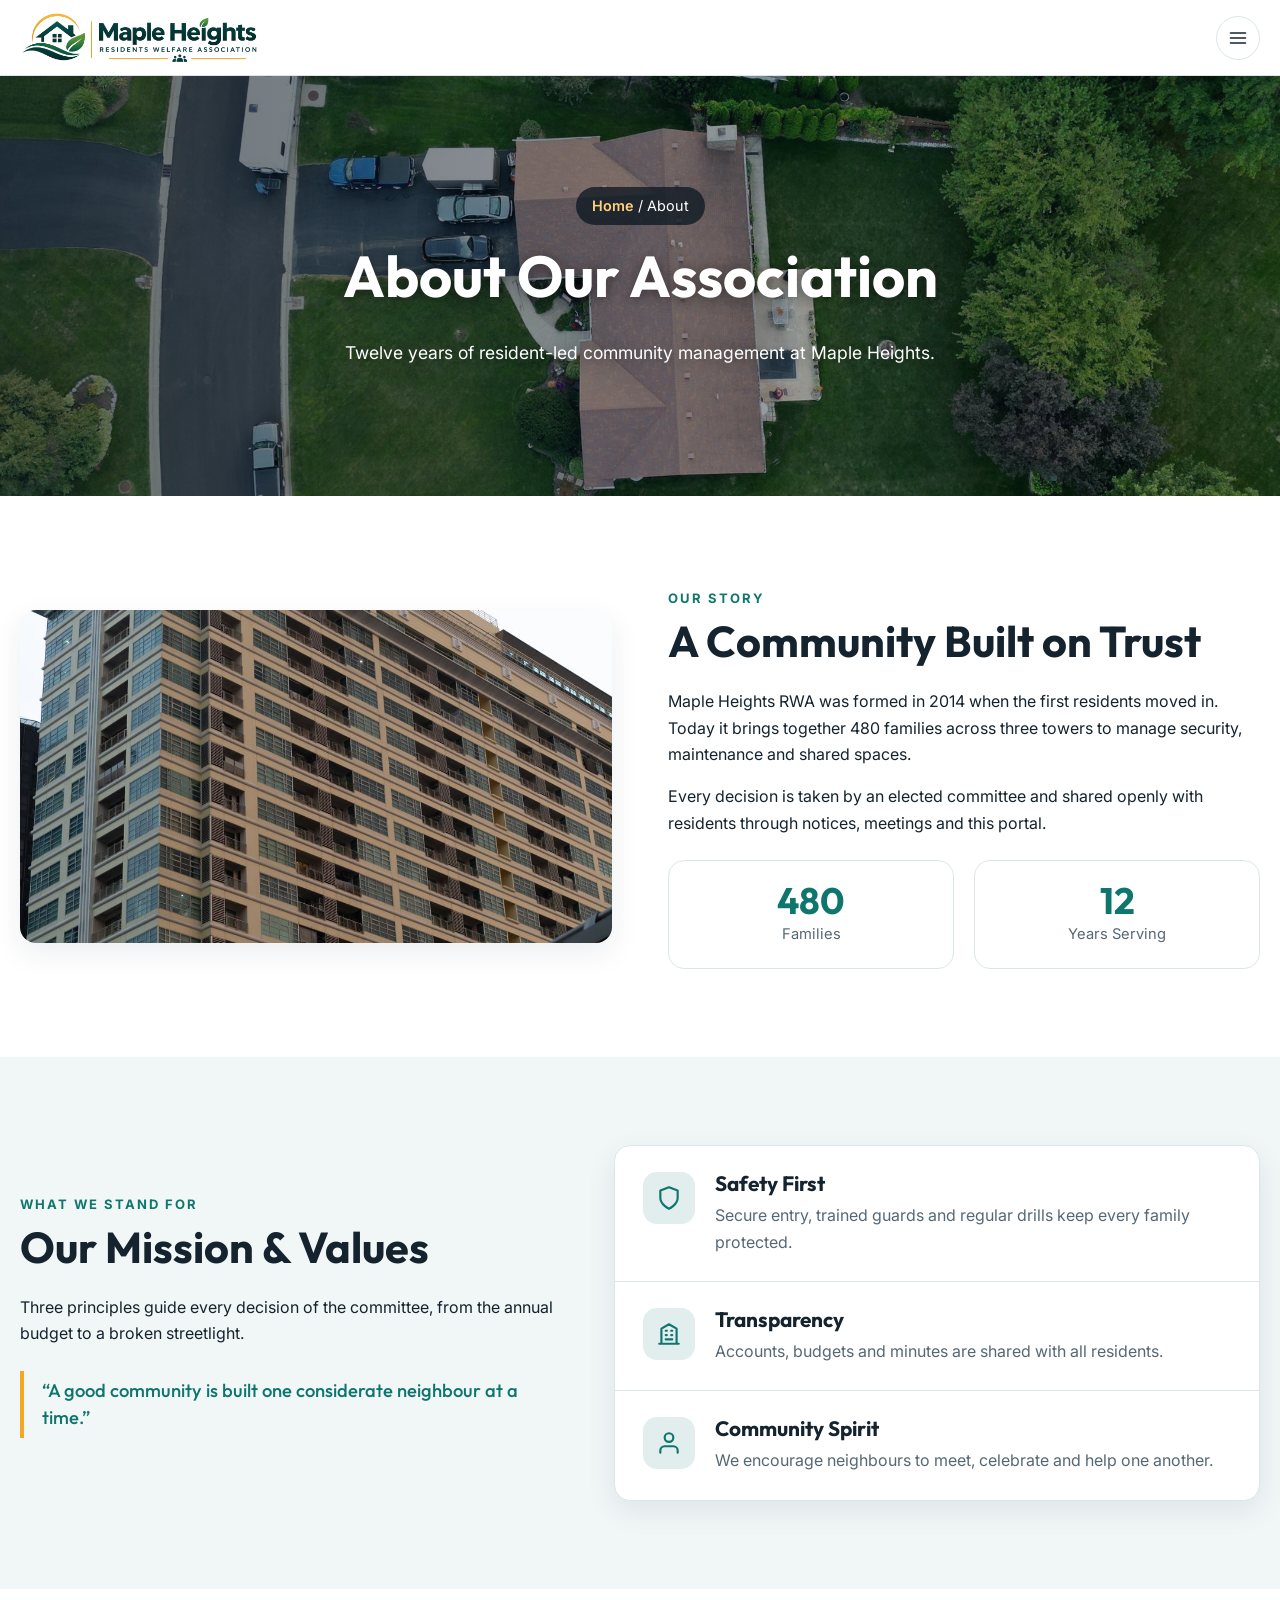
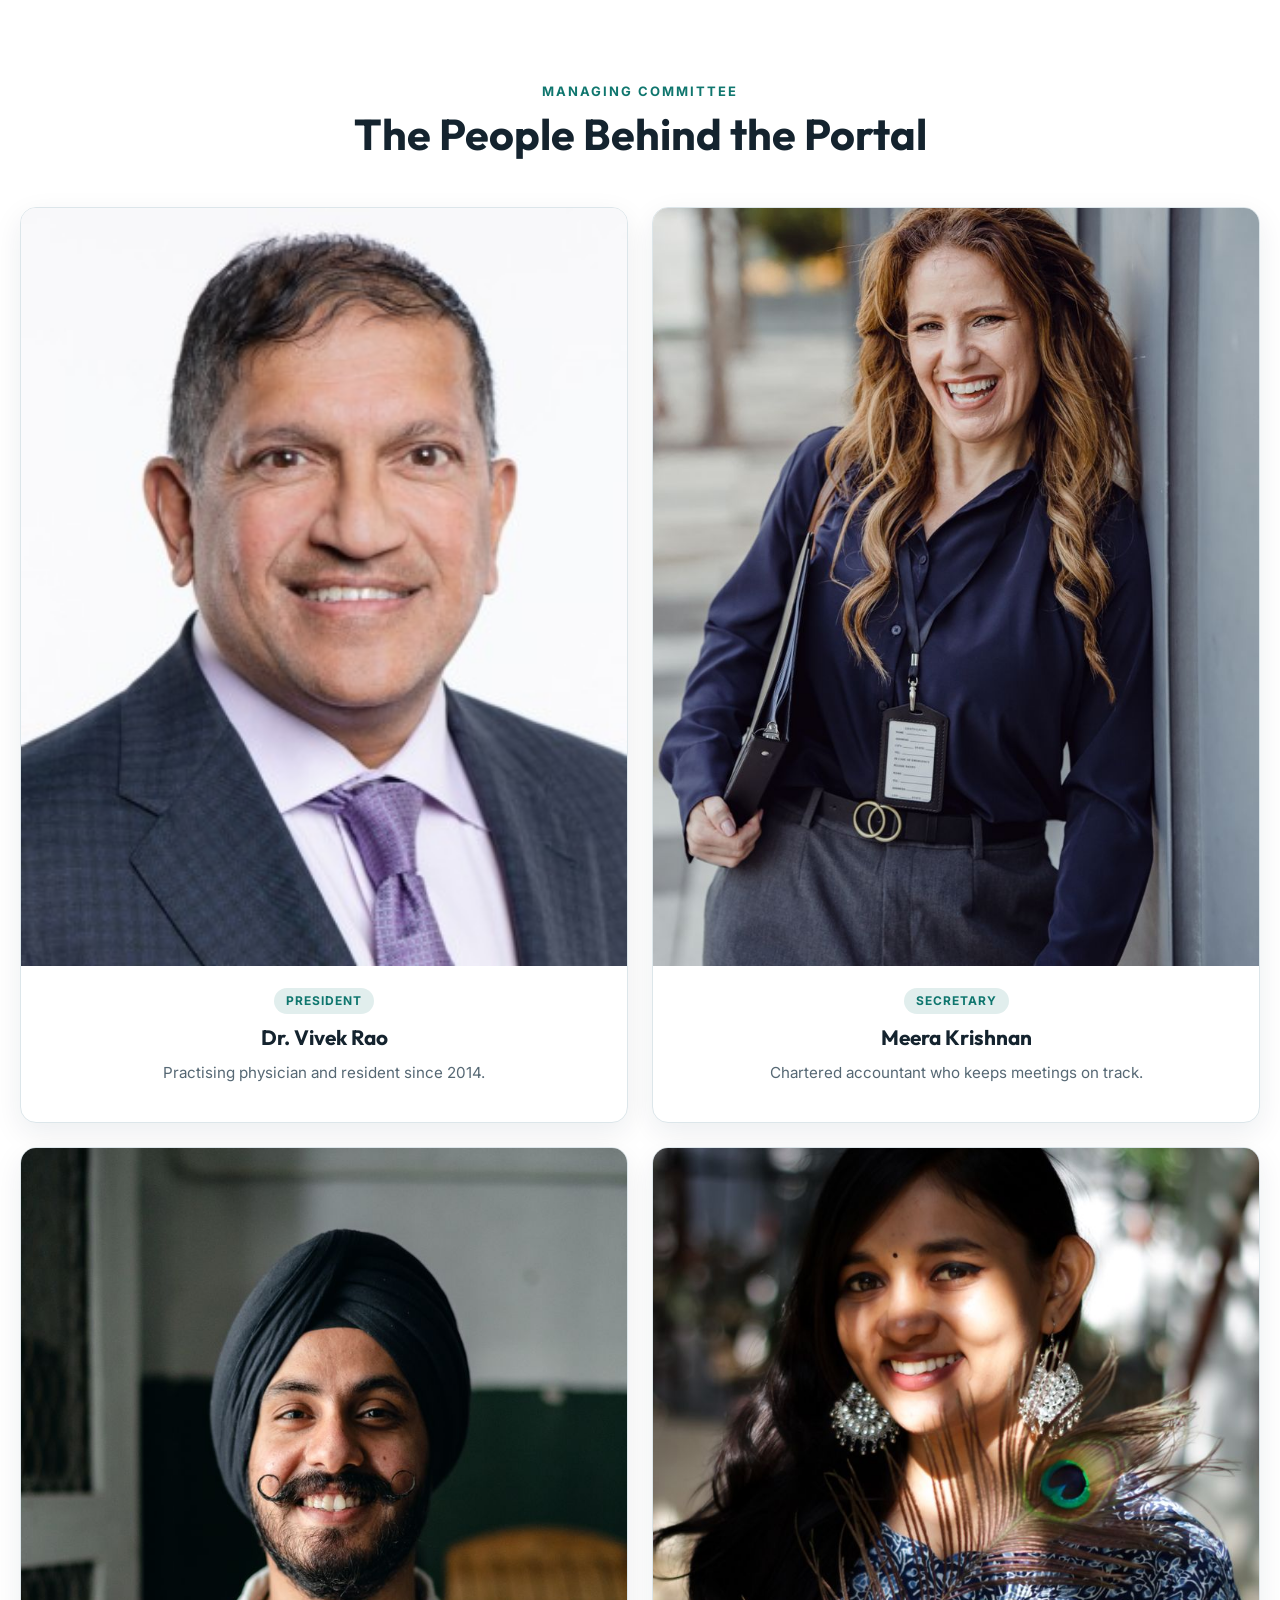
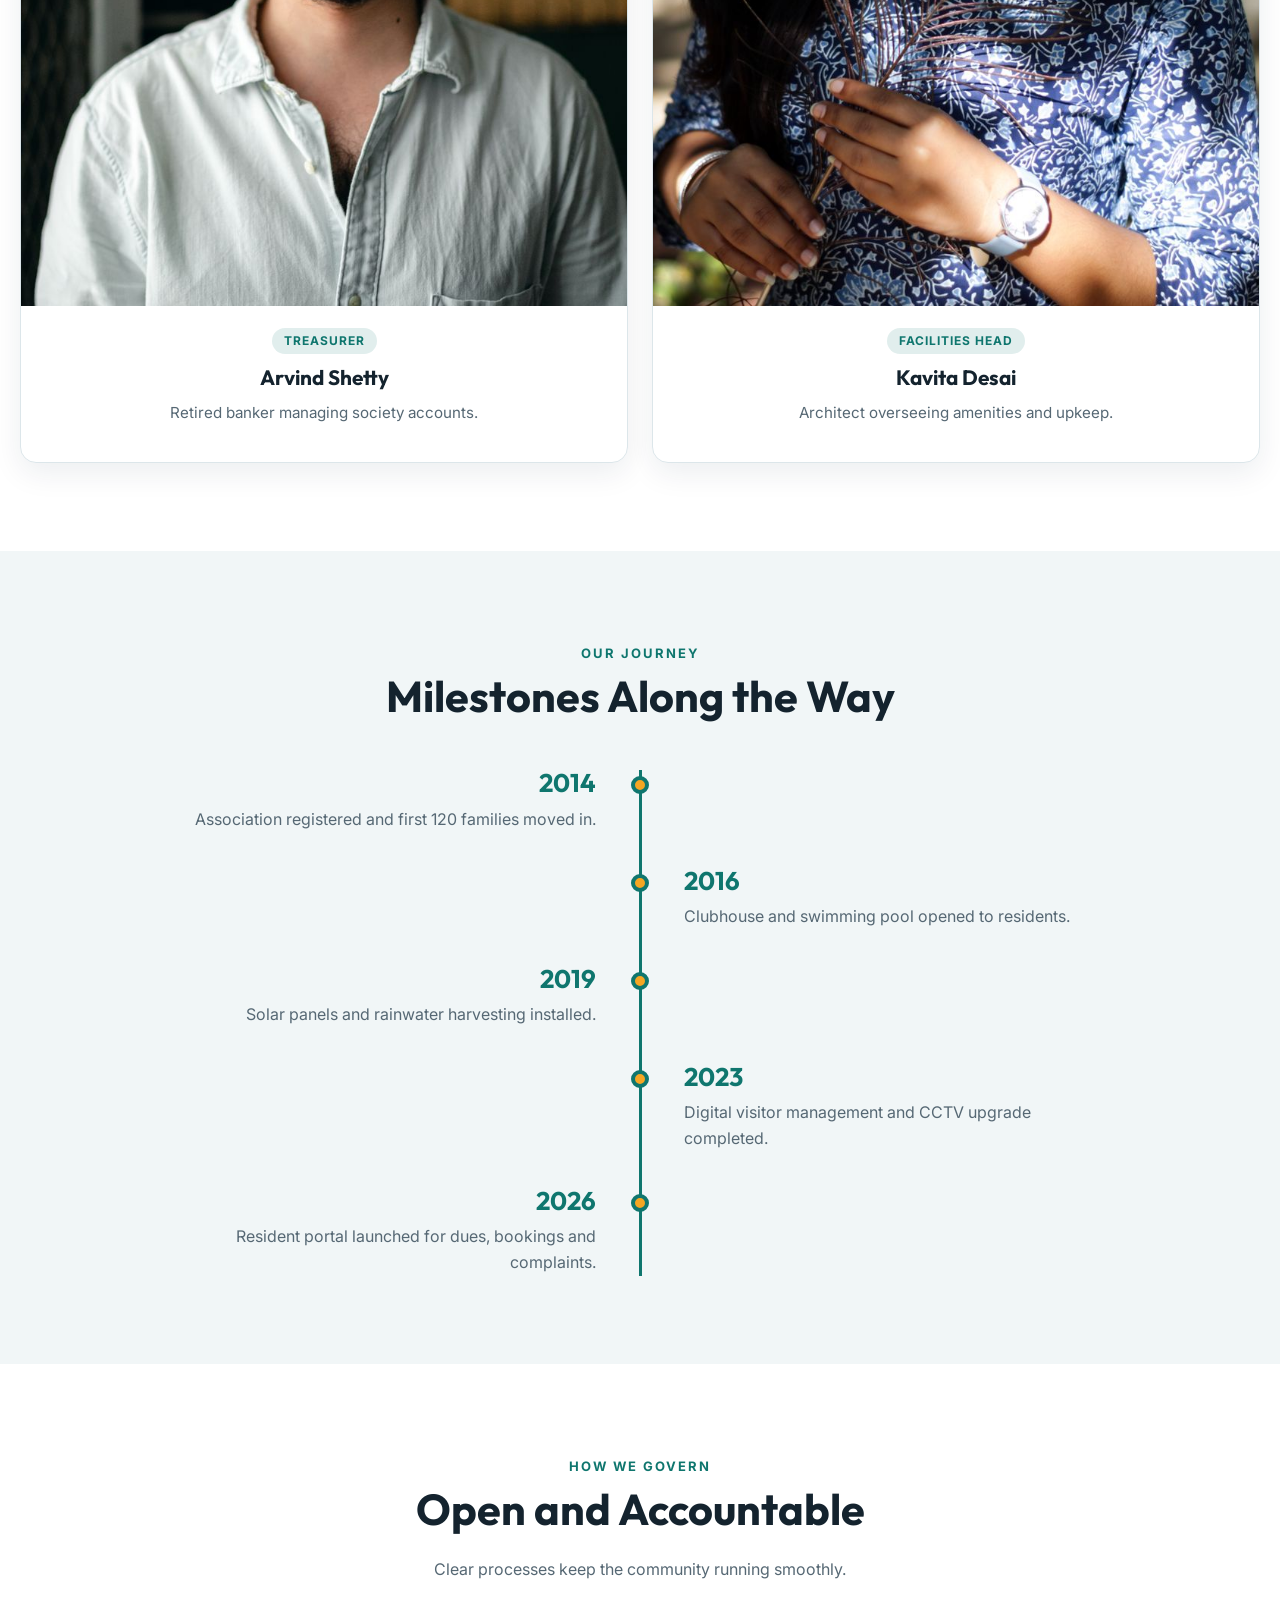
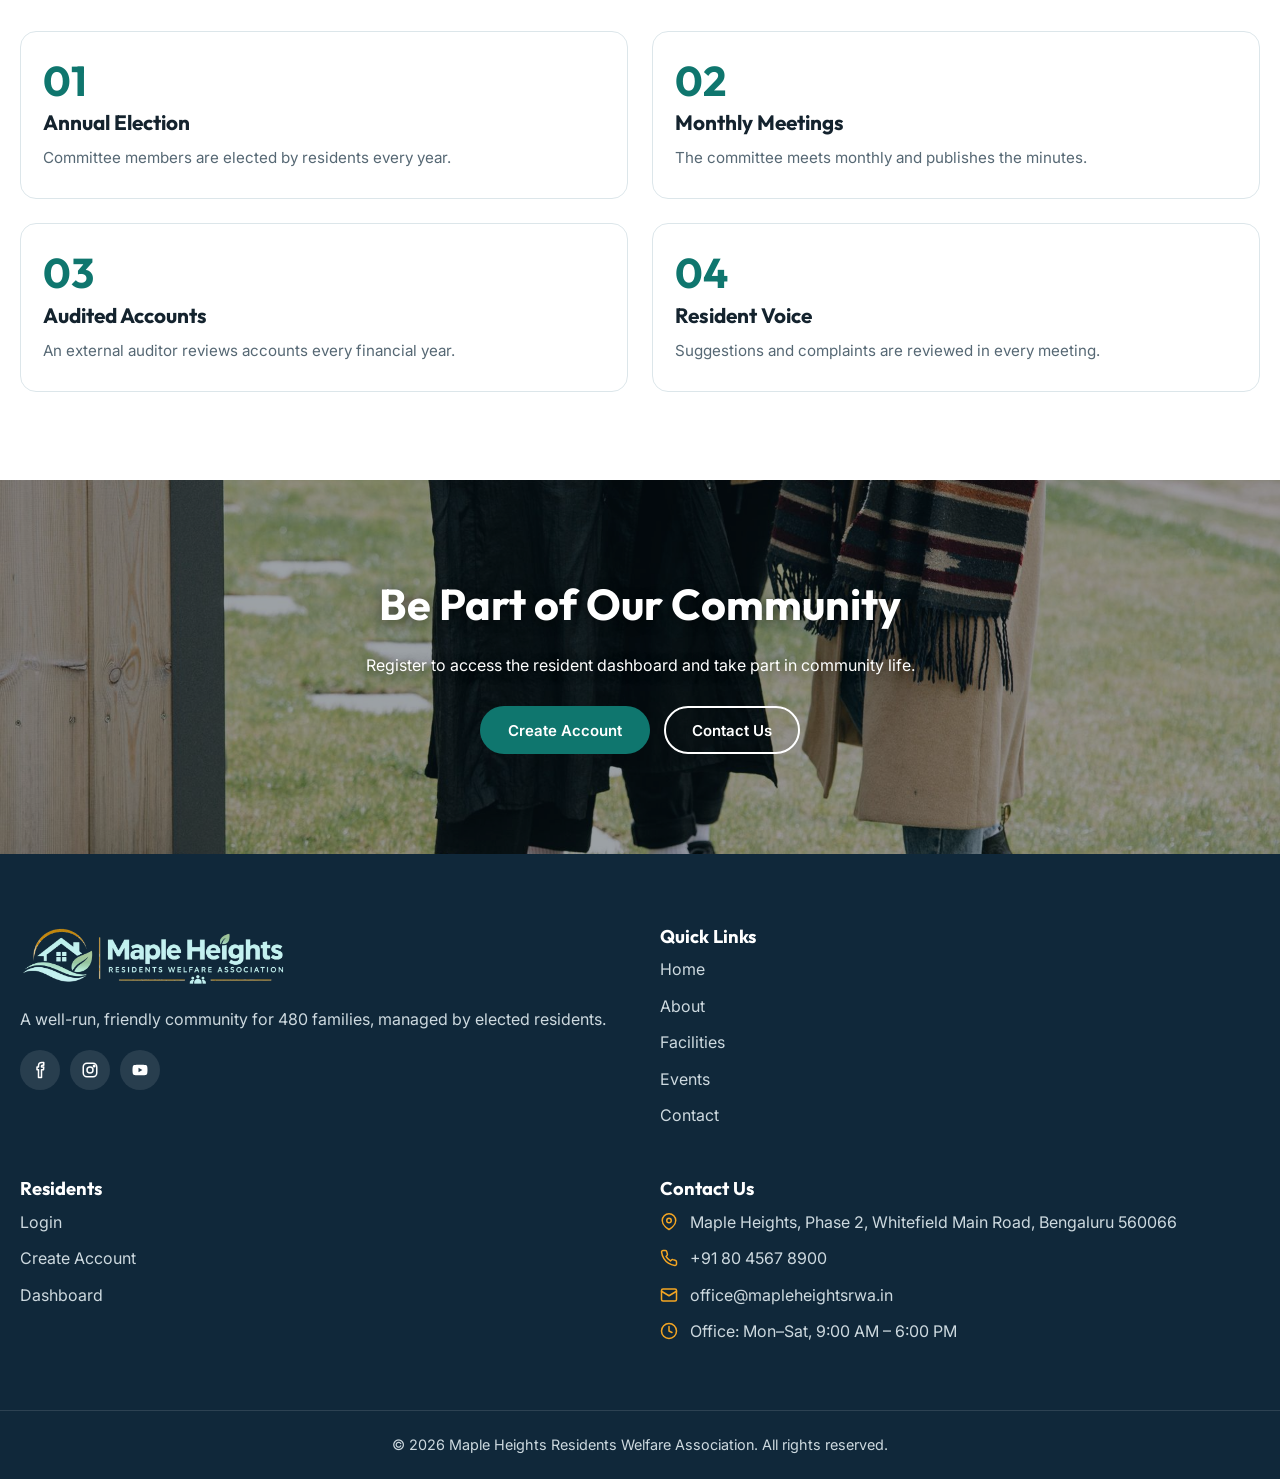
==== commit 1f8d166c: "first commit" ====
--- a/about.html
+++ b/about.html
@@ -35,14 +35,14 @@
   </div>
 </header>
 <main>
-<section class="page-hero" style="--hero-img:url('assets/images/pexels-21631295.jpg')">
+<section class="page-hero" style="--hero-img:url('../images/pexels-21631295.jpg')">
   <div class="container"><div class="crumbs"><a href="index.html">Home</a> / About</div><h1>About Our Association</h1><p>Twelve years of resident-led community management at Maple Heights.</p></div>
 </section>
 
 <!-- 2. STORY -->
 <section class="section">
   <div class="container split">
-    <div class="media wide" role="img" aria-label="Maple Heights residential towers" style="--img:url('assets/images/pexels-11331661.jpg')"></div>
+    <div class="media wide" role="img" aria-label="Maple Heights residential towers" style="--img:url('../images/pexels-11331661.jpg')"></div>
     <div>
       <span class="eyebrow">Our Story</span><h2>A Community Built on Trust</h2>
       <p>Maple Heights RWA was formed in 2014 when the first residents moved in. Today it brings together 480 families across three towers to manage security, maintenance and shared spaces.</p>
@@ -74,9 +74,9 @@
     <div class="section-head"><span class="eyebrow">Managing Committee</span><h2>The People Behind the Portal</h2></div>
     <div class="grid grid-4">
       <article class="card person"><div class="media tall" role="img" aria-label="Dr. Vivek Rao" style="--img:url('../images/president.jpg')"></div><div class="card-body"><span class="tag">President</span><h3>Dr. Vivek Rao</h3><p>Practising physician and resident since 2014.</p></div></article>
-      <article class="card person"><div class="media tall" role="img" aria-label="Meera Krishnan" style="--img:url('assets/images/pexels-13801483.jpg')"></div><div class="card-body"><span class="tag">Secretary</span><h3>Meera Krishnan</h3><p>Chartered accountant who keeps meetings on track.</p></div></article>
-      <article class="card person"><div class="media tall" role="img" aria-label="Arvind Shetty" style="--img:url('assets/images/pexels-4307884.jpg')"></div><div class="card-body"><span class="tag">Treasurer</span><h3>Arvind Shetty</h3><p>Retired banker managing society accounts.</p></div></article>
-      <article class="card person"><div class="media tall" role="img" aria-label="Kavita Desai" style="--img:url('assets/images/pexels-15602468.jpg')"></div><div class="card-body"><span class="tag">Facilities Head</span><h3>Kavita Desai</h3><p>Architect overseeing amenities and upkeep.</p></div></article>
+      <article class="card person"><div class="media tall" role="img" aria-label="Meera Krishnan" style="--img:url('../images/pexels-13801483.jpg')"></div><div class="card-body"><span class="tag">Secretary</span><h3>Meera Krishnan</h3><p>Chartered accountant who keeps meetings on track.</p></div></article>
+      <article class="card person"><div class="media tall" role="img" aria-label="Arvind Shetty" style="--img:url('../images/pexels-4307884.jpg')"></div><div class="card-body"><span class="tag">Treasurer</span><h3>Arvind Shetty</h3><p>Retired banker managing society accounts.</p></div></article>
+      <article class="card person"><div class="media tall" role="img" aria-label="Kavita Desai" style="--img:url('../images/pexels-15602468.jpg')"></div><div class="card-body"><span class="tag">Facilities Head</span><h3>Kavita Desai</h3><p>Architect overseeing amenities and upkeep.</p></div></article>
     </div>
   </div>
 </section>
@@ -109,7 +109,7 @@
 </section>
 
 <!-- 7. CTA -->
-<section class="cta" style="--hero-img:url('assets/images/pexels-8962331.jpg')">
+<section class="cta" style="--hero-img:url('../images/pexels-8962331.jpg')">
   <div class="container"><h2>Be Part of Our Community</h2><p>Register to access the resident dashboard and take part in community life.</p><div class="hero-actions"><a href="create-account.html" class="btn btn-primary">Create Account</a><a href="contact.html" class="btn btn-ghost">Contact Us</a></div></div>
 </section>
 </main>
